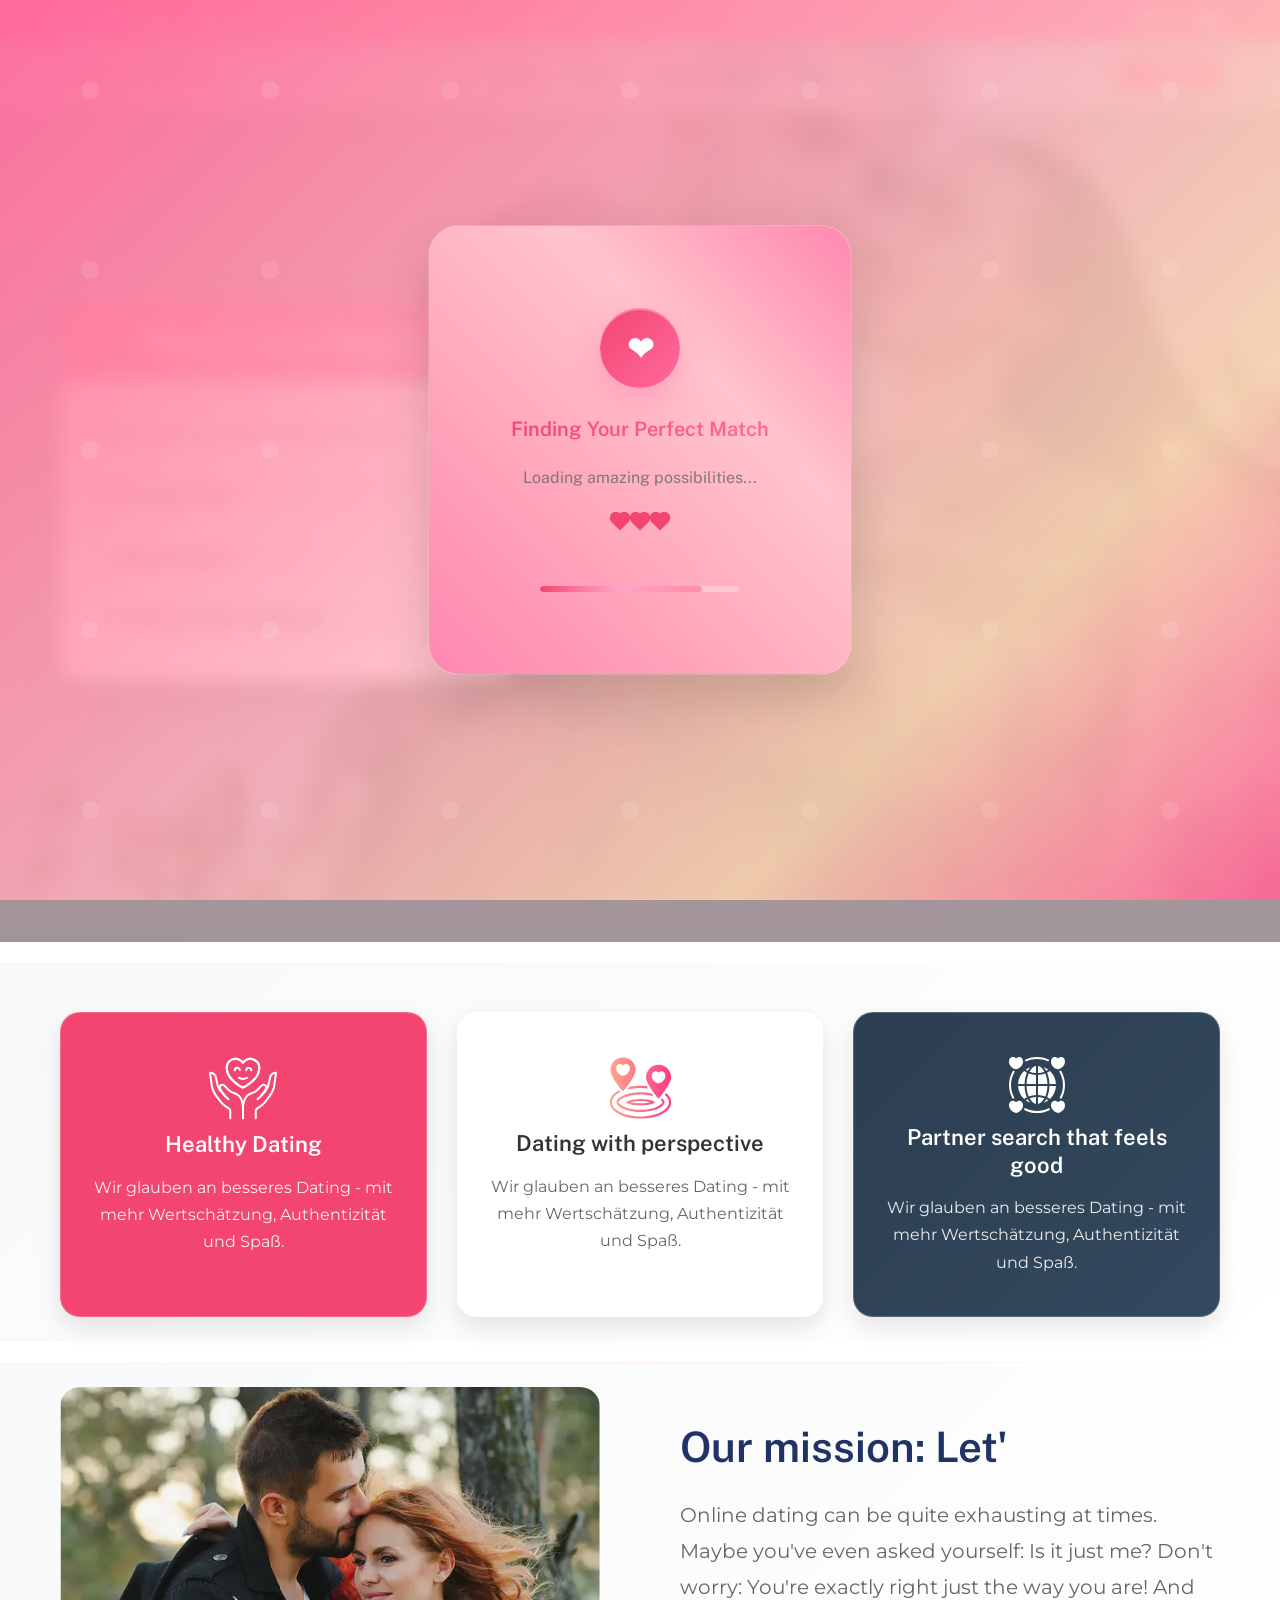
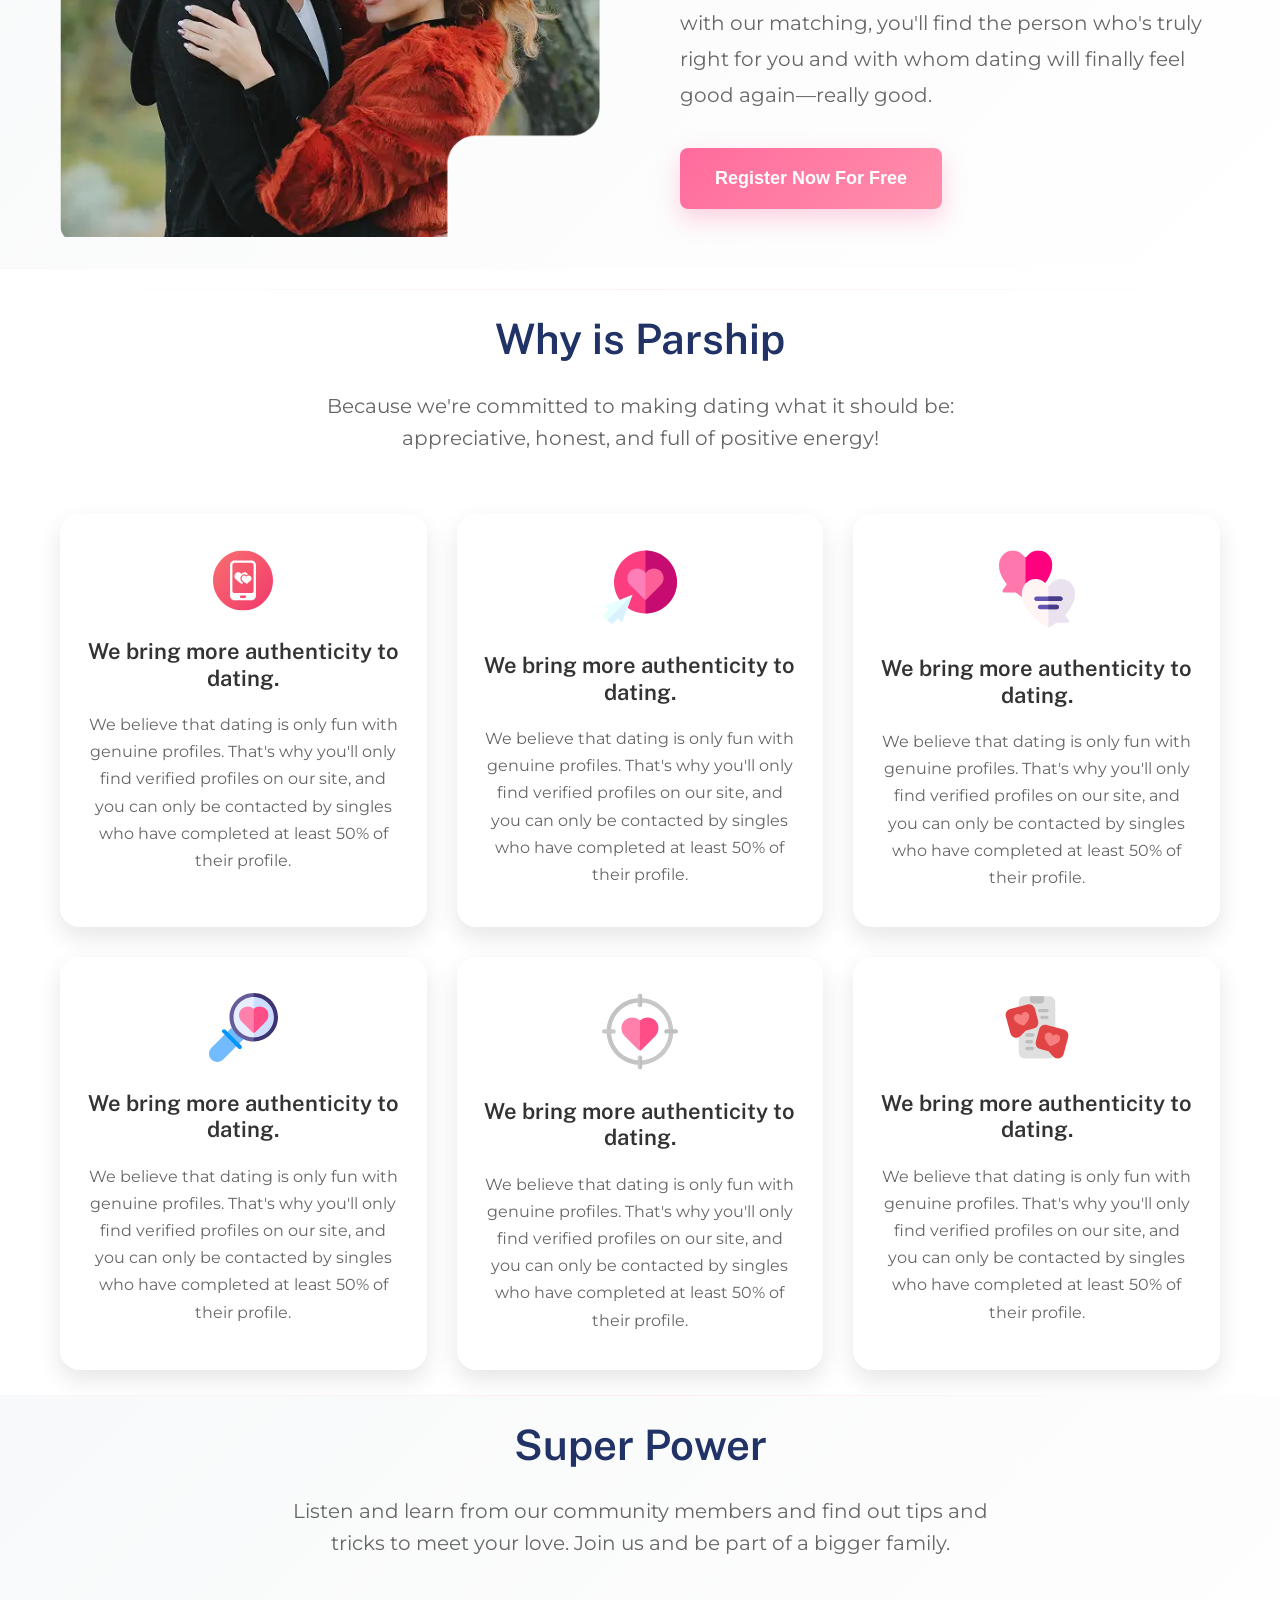
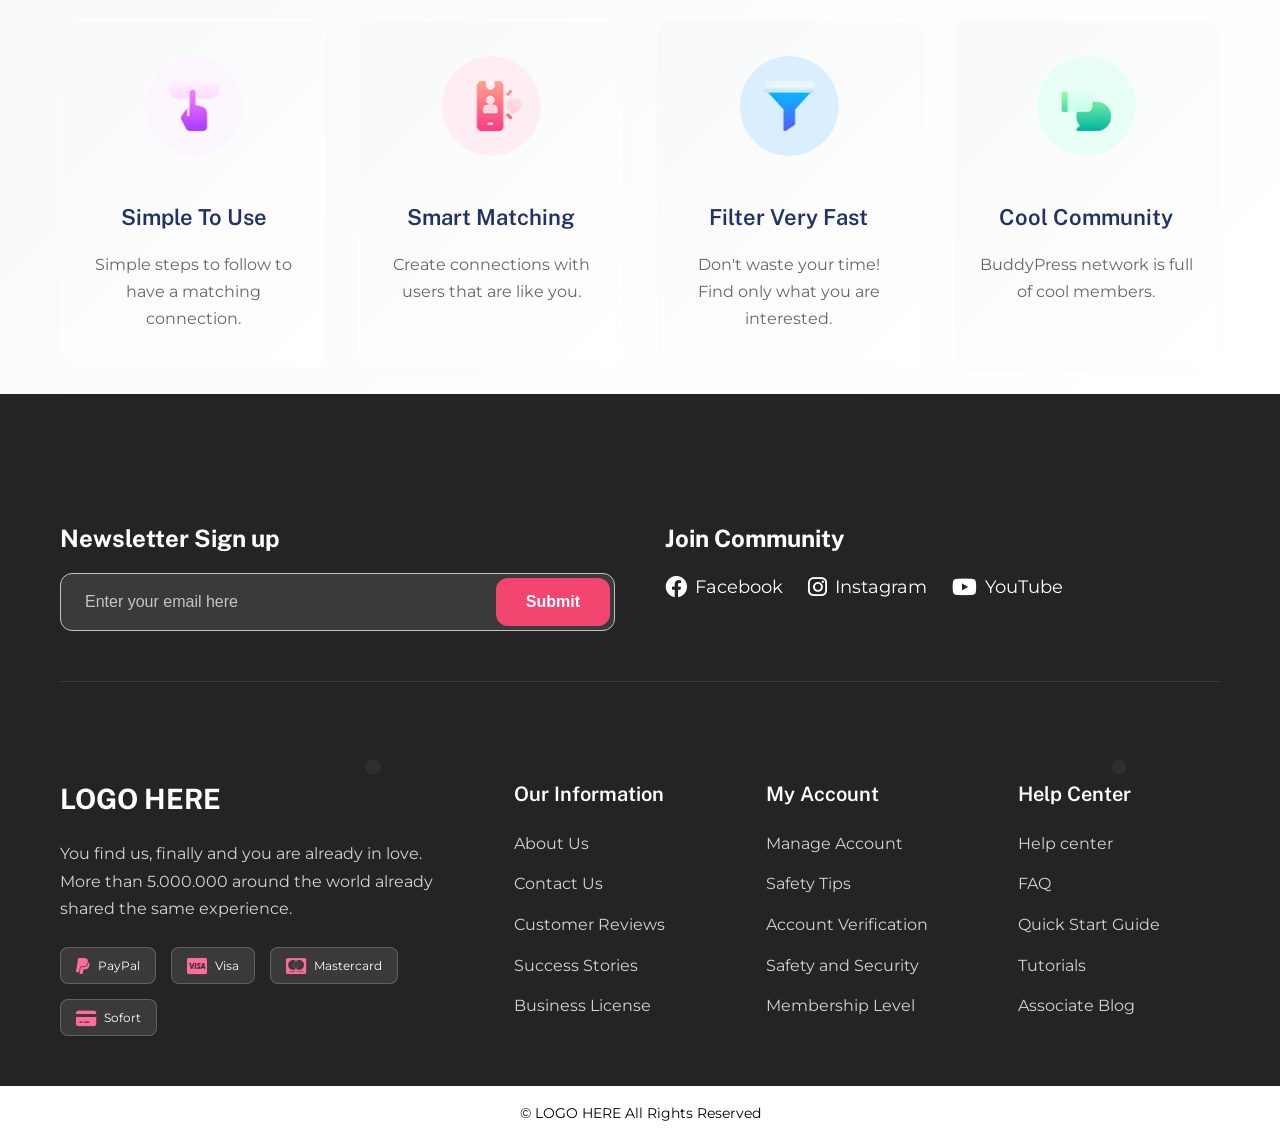
==== index.html @ f59224e8 "update all css" ====
<!DOCTYPE html>
<html lang="en">
<head>
    <meta charset="UTF-8">
    <meta name="viewport" content="width=device-width, initial-scale=1.0">
    <title>Jens.J Dating - Where Love Begins</title>
    <link rel="preconnect" href="https://fonts.googleapis.com">
    <link rel="preconnect" href="https://fonts.gstatic.com" crossorigin>
    <link href="https://fonts.googleapis.com/css2?family=Montserrat:wght@300;400;500;600;700;800&display=swap" rel="stylesheet">
    <link href="https://fonts.googleapis.com/css2?family=Public+Sans:ital,wght@0,100;0,200;0,300;0,400;0,500;0,600;0,700;0,800;0,900;1,100;1,200;1,300;1,400;1,500;1,600;1,700;1,800;1,900&display=swap" rel="stylesheet">
    <link rel="stylesheet" href="https://cdnjs.cloudflare.com/ajax/libs/font-awesome/6.0.0/css/all.min.css">
    <link rel="stylesheet" href="assets/css/style.css">
</head>
<body>
   <div class="header-section">
       <!-- Top Bar -->
       <div class="top-bar">
           <div class="top-bar-content">
               <div class="contact-info">
                   <span><i class="fas fa-phone"></i> +800-123-4567</span>
                   <span><i class="fas fa-map-marker-alt"></i> 6587 Beverley, New York 224 USA</span>
               </div>
               <div class="social-icons">
                   <a href="#"><i class="fab fa-facebook"></i></a>
                   <a href="#"><i class="fab fa-instagram"></i></a>
                   <a href="#"><i class="fab fa-youtube"></i></a>
               </div>
           </div>
       </div>

       <!-- Main Header -->
       <header class="main-header">
           <div class="nav-content">
               <div class="logo">
                   <img src="assets/images/LOGO%20Here.png" alt="Dating Logo">
               </div>
               <nav>
                   <ul class="nav-menu">
                       <li><a href="#home">Home</a></li>
                       <li><a href="#about">About</a></li>
                       <li><a href="#success">Success Story</a></li>
                       <li><a href="#blog">Blog</a></li>
                   </ul>
               </nav>
               <button class="login-btn">LOGIN</button>
               <button class="mobile-menu-btn">
                   <i class="fas fa-bars"></i>
               </button>
           </div>
       </header>
   </div>

    <!-- Offcanvas Mobile Menu -->
    <div class="offcanvas-overlay"></div>
    <div class="offcanvas-menu">
        <div class="offcanvas-header">
            <div class="offcanvas-logo">LOGO HERE</div>
            <button class="offcanvas-close">
                <i class="fas fa-times"></i>
            </button>
        </div>
        <nav class="offcanvas-nav">
            <ul>
                <li class="offcanvas-nav-item">
                    <a href="#home" class="offcanvas-nav-link">
                        <i class="fas fa-home"></i>
                        Home
                    </a>
                </li>
                <li class="offcanvas-nav-item">
                    <a href="#about" class="offcanvas-nav-link">
                        <i class="fas fa-info-circle"></i>
                        About
                    </a>
                </li>
                <li class="offcanvas-nav-item">
                    <a href="#success" class="offcanvas-nav-link">
                        <i class="fas fa-heart"></i>
                        Success Story
                    </a>
                </li>
                <li class="offcanvas-nav-item">
                    <a href="#blog" class="offcanvas-nav-link">
                        <i class="fas fa-blog"></i>
                        Blog
                    </a>
                </li>
                <li class="offcanvas-nav-item">
                    <a href="#" class="offcanvas-nav-link offcanvas-login-btn">
                        <i class="fas fa-user"></i>
                        Login
                    </a>
                </li>
                <li class="offcanvas-nav-item">
                    <a href="#" class="offcanvas-nav-link offcanvas-register-btn">
                        <i class="fas fa-user-plus"></i>
                        Register
                    </a>
                </li>
            </ul>
        </nav>
        <div class="offcanvas-footer">
            <div class="offcanvas-social">
                <a href="#"><i class="fab fa-facebook"></i></a>
                <a href="#"><i class="fab fa-instagram"></i></a>
                <a href="#"><i class="fab fa-youtube"></i></a>
                <a href="#"><i class="fab fa-twitter"></i></a>
            </div>
            <div class="offcanvas-contact">
                <p><i class="fas fa-phone"></i> +800-123-4567</p>
                <p><i class="fas fa-map-marker-alt"></i> 6587 Beverley, NY</p>
                <p><i class="fas fa-envelope"></i> info@jensj.com</p>
            </div>
        </div>
    </div>

    <!-- Hero Section -->
    <section class="hero" id="home">
        <div class="animated-overlay"></div>
        <div class="hero-content">
            <div class="hero-form">
                <div class="form-header">
                    <h2>Where Love Begins</h2>
                </div>
                <div class="form-content" id="step1">
                    <div class="form-question">
                        <p>Have you ever tried online dating?</p>
                    </div>
                    <div class="radio-group">
                        <div class="radio-option">
                            <input type="radio" id="new" name="dating-experience" value="new">
                            <label for="new">I'm new here</label>
                        </div>
                        <div class="radio-option">
                            <input type="radio" id="once" name="dating-experience" value="once">
                            <label for="once">Once or twice</label>
                        </div>
                        <div class="radio-option">
                            <input type="radio" id="pro" name="dating-experience" value="pro">
                            <label for="pro">I am an online dating pro</label>
                        </div>
                    </div>
                </div>
                
                <!-- Step 2: What are you looking for? -->
                <div class="form-content" id="step2" style="display: none;">
                    <div class="form-question">
                        <p>What are you looking for?</p>
                    </div>
                    <div class="radio-group">
                        <div class="radio-option">
                            <input type="radio" id="contacts" name="looking-for" value="contacts">
                            <label for="contacts">Nice contacts</label>
                        </div>
                        <div class="radio-option">
                            <input type="radio" id="relationship" name="looking-for" value="relationship">
                            <label for="relationship">A serious relationship</label>
                        </div>
                        <div class="radio-option">
                            <input type="radio" id="unsure" name="looking-for" value="unsure">
                            <label for="unsure">I'm not sure yet</label>
                        </div>
                    </div>
                                         <div class="form-navigation">
                         <button type="button" class="back-btn" id="backToStep1">
                             <i class="fas fa-arrow-left"></i> Back
                         </button>
                     </div>
                 </div>
                 
                 <!-- Step 3: I am / I am looking for -->
                 <div class="form-content" id="step3" style="display: none;">
                     <div class="form-question">
                         <p>What are you looking for?</p>
                     </div>
                     <div class="radio-group-horizontal">
                         <div class="radio-option">
                             <input type="radio" id="iam" name="identity" value="iam" checked>
                             <label for="iam">I am</label>
                         </div>
                         <div class="radio-option">
                             <input type="radio" id="looking-for" name="identity" value="looking-for">
                             <label for="looking-for">I am looking for</label>
                         </div>
                     </div>
                     <div class="radio-group">
                         <div class="radio-option">
                             <input type="radio" id="woman" name="preference" value="woman">
                             <label for="woman">A woman</label>
                         </div>
                         <div class="radio-option">
                             <input type="radio" id="man" name="preference" value="man">
                             <label for="man">A Man</label>
                         </div>
                         <div class="radio-option">
                             <input type="radio" id="non-binary" name="preference" value="non-binary">
                             <label for="non-binary">non-binary singles</label>
                         </div>
                     </div>
                     <div class="form-navigation">
                         <button type="button" class="back-btn" id="backToStep2">
                             <i class="fas fa-arrow-left"></i> Back
                         </button>
                     </div>
                 </div>
                 
                 <!-- Step 4: Sign Up Form -->
                 <div class="form-content" id="step4" style="display: none;">
                     <div class="form-question">
                         <h3>Sign Up here</h3>
                     </div>
                     <div class="signup-form">
                         <div class="form-group">
                             <input type="email" id="email" name="email" placeholder="My email address" required>
                         </div>
                         <div class="form-group">
                             <input type="password" id="password" name="password" placeholder="Create password" required>
                         </div>
                         <button type="submit" class="signup-btn primary">Register for free</button>
                         <div class="form-separator">
                             <span>or</span>
                         </div>
                         <button type="button" class="signup-btn google">
                             <img src="https://developers.google.com/identity/images/g-logo.png" alt="Google" class="google-logo">
                             Sign Up with Google
                         </button>
                         <div class="consent-text">
                             <p>By clicking the registration button, I consent to the processing of my personal and desired gender information for partner search purposes.</p>
                         </div>
                     </div>
                 </div>
             </div>
         </div>
     </section>

    <!-- Feature Blocks -->
    <section class="features" id="features">
        <div class="features-grid">
            <div class="feature-block pink">
                <div class="feature-icon">
                    <img src="assets/images/healty-dating.svg" alt="Healthy Dating Icon">
                </div>
                <h3 class="feature-title">Healthy Dating</h3>
                <p class="feature-desc">Wir glauben an besseres Dating - mit mehr Wertschätzung, Authentizität und Spaß.</p>
            </div>
            <div class="feature-block">
                <div class="feature-icon">
                    <img src="assets/images/dating-perspective.svg" alt="Dating with Perspective Icon">
                </div>
                <h3 class="feature-title">Dating with perspective</h3>
                <p class="feature-desc">Wir glauben an besseres Dating - mit mehr Wertschätzung, Authentizität und Spaß.</p>
            </div>
            <div class="feature-block dark">
                <div class="feature-icon">
                    <img src="assets/images/network.svg" alt="Partner Search Icon">
                </div>
                <h3 class="feature-title">Partner search that feels good</h3>
                <p class="feature-desc">Wir glauben an besseres Dating - mit mehr Wertschätzung, Authentizität und Spaß.</p>
            </div>
        </div>
    </section>

    <!-- Mission Section -->
    <section class="mission" id="about">
        <div class="mission-content">
            <div class="mission-image">
                <img src="assets/images/our-mission.webp" alt="Happy couple">
            </div>
            <div class="mission-text">
                <h2>Our mission: Let's date happy!</h2>
                <p>Online dating can be quite exhausting at times. Maybe you've even asked yourself: Is it just me? Don't worry: You're exactly right just the way you are! And with our matching, you'll find the person who's truly right for you and with whom dating will finally feel good again—really good.</p>
                <button class="cta-btn">Register Now For Free</button>
            </div>
        </div>
    </section>

    <!-- Why Section -->
    <section class="why-section">
        <div class="why-content">
            <h2 class="why-title">Why is Parship right for me?</h2>
            <p class="why-subtitle">Because we're committed to making dating what it should be: appreciative, honest, and full of positive energy!</p>
            <div class="why-grid">
                <div class="why-card">
                    <div class="why-card-icon">
                        <img src="assets/images/dating-app.svg" alt="Dating App Icon">
                    </div>
                    <h3 class="why-card-title">We bring more authenticity to dating.</h3>
                    <p class="why-card-desc">We believe that dating is only fun with genuine profiles. That's why you'll only find verified profiles on our site, and you can only be contacted by singles who have completed at least 50% of their profile.</p>
                </div>
                <div class="why-card">
                    <div class="why-card-icon">
                        <img src="assets/images/why-card-icon-1.svg" alt="Why Card Icon 1">
                    </div>
                    <h3 class="why-card-title">We bring more authenticity to dating.</h3>
                    <p class="why-card-desc">We believe that dating is only fun with genuine profiles. That's why you'll only find verified profiles on our site, and you can only be contacted by singles who have completed at least 50% of their profile.</p>
                </div>
                <div class="why-card">
                    <div class="why-card-icon">
                        <img src="assets/images/why-card-icon-2.svg" alt="Why Card Icon 2">
                    </div>
                    <h3 class="why-card-title">We bring more authenticity to dating.</h3>
                    <p class="why-card-desc">We believe that dating is only fun with genuine profiles. That's why you'll only find verified profiles on our site, and you can only be contacted by singles who have completed at least 50% of their profile.</p>
                </div>
                <div class="why-card">
                    <div class="why-card-icon">
                        <img src="assets/images/why-card-icon-3.svg" alt="Why Card Icon 3">
                    </div>
                    <h3 class="why-card-title">We bring more authenticity to dating.</h3>
                    <p class="why-card-desc">We believe that dating is only fun with genuine profiles. That's why you'll only find verified profiles on our site, and you can only be contacted by singles who have completed at least 50% of their profile.</p>
                </div>
                <div class="why-card">
                    <div class="why-card-icon">
                        <img src="assets/images/why-card-icon-4.svg" alt="Why Card Icon 4">
                    </div>
                    <h3 class="why-card-title">We bring more authenticity to dating.</h3>
                    <p class="why-card-desc">We believe that dating is only fun with genuine profiles. That's why you'll only find verified profiles on our site, and you can only be contacted by singles who have completed at least 50% of their profile.</p>
                </div>
                <div class="why-card">
                    <div class="why-card-icon">
                        <img src="assets/images/why-card-icon-5.svg" alt="Why Card Icon 5">
                    </div>
                    <h3 class="why-card-title">We bring more authenticity to dating.</h3>
                    <p class="why-card-desc">We believe that dating is only fun with genuine profiles. That's why you'll only find verified profiles on our site, and you can only be contacted by singles who have completed at least 50% of their profile.</p>
                </div>
            </div>
        </div>
    </section>

    <!-- Super Powers Section -->
    <section class="super-powers" id="super-powers">
        <div class="super-powers-content">
            <h2 class="super-powers-title">Super Powers</h2>
            <p class="super-powers-subtitle">Listen and learn from our community members and find out tips and tricks to meet your love. Join us and be part of a bigger family.</p>
            <div class="powers-grid">
                <div class="power-item">
                    <div class="power-icon">
                        <img src="assets/images/easy-to-use.png" alt="Easy To use">
                    </div>
                    <h3 class="power-title">Simple To Use</h3>
                    <p class="power-desc">Simple steps to follow to have a matching connection.</p>
                </div>
                <div class="power-item">
                    <div class="power-icon">
                        <img src="assets/images/smart-matching.png" alt="Smart Matching">
                    </div>
                    <h3 class="power-title">Smart Matching</h3>
                    <p class="power-desc">Create connections with users that are like you.</p>
                </div>
                <div class="power-item">
                    <div class="power-icon">
                        <img src="assets/images/filter-very-fast.png" alt="Filter Very Fast">
                    </div>
                    <h3 class="power-title">Filter Very Fast</h3>
                    <p class="power-desc">Don't waste your time! Find only what you are interested.</p>
                </div>
                <div class="power-item">
                    <div class="power-icon">
                        <img src="assets/images/cool-community.png" alt="Cool Community">
                    </div>
                    <h3 class="power-title">Cool Community</h3>
                    <p class="power-desc">BuddyPress network is full of cool members.</p>
                </div>
            </div>
        </div>
    </section>

    <!-- Footer -->
    <footer class="footer">
        <div class="footer-content">
            <div class="footer-top">
                <div class="newsletter-section">
                    <h3>Newsletter Sign up</h3>
                    <form class="newsletter-form">
                        <input type="email" class="newsletter-input" placeholder="Enter your email here">
                        <button type="submit" class="newsletter-btn">Submit</button>
                    </form>
                </div>
                <div class="community-section">
                    <h3>Join Community</h3>
                    <div class="community-social">
                    <a href="#"><i class="fab fa-facebook"></i> Facebook</a>
                    <a href="#"><i class="fab fa-instagram"></i> Instagram</a>
                    <a href="#"><i class="fab fa-youtube"></i> YouTube</a>
                </div>
                </div>
            </div>
            <div class="footer-main">
                <div class="footer-column">
                    <div class="footer-logo">
                        <h3>LOGO HERE</h3>
                    </div>
                    <p class="footer-desc">You find us, finally and you are already in love. More than 5.000.000 around the world already shared the same experience.</p>
                    <div class="payment-methods">
                        <div class="payment-method">
                            <i class="fab fa-paypal"></i>
                            <span>PayPal</span>
                        </div>
                        <div class="payment-method">
                            <i class="fab fa-cc-visa"></i>
                            <span>Visa</span>
                        </div>
                        <div class="payment-method">
                            <i class="fab fa-cc-mastercard"></i>
                            <span>Mastercard</span>
                        </div>
                        <div class="payment-method">
                            <i class="fas fa-credit-card"></i>
                            <span>Sofort</span>
                        </div>
                    </div>
                </div>
                <div class="footer-column">
                    <h4>Our Information</h4>
                    <ul class="footer-links">
                        <li><a href="#">About Us</a></li>
                        <li><a href="#">Contact Us</a></li>
                        <li><a href="#">Customer Reviews</a></li>
                        <li><a href="#">Success Stories</a></li>
                        <li><a href="#">Business License</a></li>
                    </ul>
                </div>
                <div class="footer-column">
                    <h4>My Account</h4>
                    <ul class="footer-links">
                        <li><a href="#">Manage Account</a></li>
                        <li><a href="#">Safety Tips</a></li>
                        <li><a href="#">Account Verification</a></li>
                        <li><a href="#">Safety and Security</a></li>
                        <li><a href="#">Membership Level</a></li>
                    </ul>
                </div>
                <div class="footer-column">
                    <h4>Help Center</h4>
                    <ul class="footer-links">
                        <li><a href="#">Help center</a></li>
                        <li><a href="#">FAQ</a></li>
                        <li><a href="#">Quick Start Guide</a></li>
                        <li><a href="#">Tutorials</a></li>
                        <li><a href="#">Associate Blog</a></li>
                    </ul>
                </div>
            </div>
        </div>
        <div class="footer-bottom">
            <p>&copy; LOGO HERE All Rights Reserved</p>
        </div>
    </footer>

    <!-- jQuery -->
    <script src="https://code.jquery.com/jquery-3.6.0.min.js"></script>
    <script src="assets/js/script.js"></script>
</body>
</html>
---- assets/css/style.css ----
/* ===== CSS VARIABLES ===== */
:root {
    /* Colors */
    --primary-color: #F24570;
    --primary-light: #ff6b9d;
    --primary-lighter: #ff8fab;
    --secondary-color: #2c3e50;
    --secondary-light: #34495e;
    --text-dark: #333;
    --text-light: #666;
    --text-lighter: #bdc3c7;
    --heading-color: #213366;
    --white: #ffffff;
    --white-transparent: rgba(255, 255, 255, 0.9);
    --white-transparent-light: rgba(255, 255, 255, 0.1);
    --white-transparent-medium: rgba(255, 255, 255, 0.2);
    --black-transparent: rgba(0, 0, 0, 0.3);
    --black-transparent-light: rgba(0, 0, 0, 0.1);
    --black-transparent-medium: rgba(0, 0, 0, 0.15);
    --black-transparent-heavy: rgba(0, 0, 0, 0.4);
    
    /* Gradients */
    --gradient-primary: linear-gradient(135deg, var(--primary-light), var(--primary-lighter));
    --gradient-secondary: linear-gradient(135deg, var(--secondary-color), var(--secondary-light));
    --gradient-light: linear-gradient(135deg, #f8f9fa, var(--white));
    --gradient-pink-bg: linear-gradient(135deg, #ffeef2, #fff5f7);
    
    /* Spacing */
    --spacing-xs: 5px;
    --spacing-sm: 8px;
    --spacing-md: 15px;
    --spacing-lg: 20px;
    --spacing-xl: 25px;
    --spacing-xxl: 30px;
    --spacing-xxxl: 35px;
    --spacing-huge: 40px;
    --spacing-massive: 50px;
    --spacing-giant: 60px;
    --spacing-colossal: 80px;
    --spacing-titanic: 100px;
    
    /* Border Radius */
    --radius-xs: 4px;
    --radius-sm: 8px;
    --radius-md: 12px;
    --radius-lg: 15px;
    --radius-xl: 20px;
    --radius-xxl: 25px;
    --radius-xxxl: 30px;
    
    /* Shadows */
    --shadow-light: 0 5px 15px var(--black-transparent-light);
    --shadow-medium: 0 10px 25px var(--black-transparent-light);
    --shadow-heavy: 0 20px 40px var(--black-transparent);
    --shadow-primary: 0 10px 25px rgba(255, 107, 157, 0.3);
    --shadow-primary-hover: 0 15px 35px rgba(255, 107, 157, 0.4);
    
    /* Transitions */
    --transition-fast: 0.3s ease;
    --transition-medium: 0.4s ease;
    --transition-slow: 0.6s ease;
    
    /* Font Sizes */
    --font-xs: 12px;
    --font-sm: 14px;
    --font-md: 16px;
    --font-lg: 18px;
    --font-xl: 20px;
    --font-xxl: 22px;
    --font-xxxl: 24px;
    --font-huge: 26px;
    --font-massive: 28px;
    --font-giant: 32px;
    --font-colossal: 42px;
    
    /* Z-index */
    --z-dropdown: 1000;
    --z-sticky: 1000;
    --z-fixed: 1000;
    --z-modal-backdrop: 999;
    --z-modal: 1000;
    --z-popover: 10000;
    --z-tooltip: 10000;
    --z-loading: 9999;
}

/* ===== RESET & BASE STYLES ===== */
* {
    margin: 0;
    padding: 0;
    box-sizing: border-box;
}



/* ===== SECTION SPACING IMPROVEMENTS ===== */
.features,
.mission,
.why-section,
.super-powers {
    position: relative;
}

.features::before,
.mission::before,
.why-section::before,
.super-powers::before {
    content: '';
    position: absolute;
    top: 0;
    left: 0;
    right: 0;
    height: 1px;
    background: linear-gradient(90deg, transparent, rgba(255, 107, 157, 0.1), transparent);
}

html {
    scroll-behavior: smooth;
}

body {
    font-family: 'Montserrat', 'Arial', sans-serif;
    line-height: 1.6;
    color: var(--text-dark);
    overflow-x: hidden;
}

/* ===== HEADING STYLES ===== */
h1, h2, h3, h4, h5, h6 {
    font-family: 'Public Sans', 'Montserrat', 'Arial', sans-serif;
    font-weight: 600;
    line-height: 1.2;
    margin-bottom: var(--spacing-md);
}

h1 {
    font-size: var(--font-colossal);
    font-weight: 700;
}

h2 {
    font-size: var(--font-giant);
    font-weight: 600;
}

h3 {
    font-size: var(--font-massive);
    font-weight: 600;
}

h4 {
    font-size: var(--font-xxxl);
    font-weight: 500;
}

h5 {
    font-size: var(--font-xl);
    font-weight: 500;
}

h6 {
    font-size: var(--font-lg);
    font-weight: 500;
}

/* ===== ANIMATION KEYFRAMES ===== */
@keyframes fadeInUp {
    from {
        opacity: 0;
        transform: translateY(30px);
    }
    to {
        opacity: 1;
        transform: translateY(0);
    }
}

@keyframes fadeInLeft {
    from {
        opacity: 0;
        transform: translateX(-30px);
    }
    to {
        opacity: 1;
        transform: translateX(0);
    }
}

@keyframes fadeInRight {
    from {
        opacity: 0;
        transform: translateX(30px);
    }
    to {
        opacity: 1;
        transform: translateX(0);
    }
}

@keyframes slideInFromTop {
    from {
        opacity: 0;
        transform: translateY(-50px);
    }
    to {
        opacity: 1;
        transform: translateY(0);
    }
}

@keyframes pulse {
    0% {
        transform: scale(1);
    }
    50% {
        transform: scale(1.05);
    }
    100% {
        transform: scale(1);
    }
}

@keyframes float {
    0%, 100% {
        transform: translateY(0px);
    }
    50% {
        transform: translateY(-10px);
    }
}

@keyframes gradientShift {
    0% {
        background-position: 0% 50%;
    }
    50% {
        background-position: 100% 50%;
    }
    100% {
        background-position: 0% 50%;
    }
}

@keyframes bounce {
    0%, 20%, 50%, 80%, 100% {
        transform: translateY(0);
    }
    40% {
        transform: translateY(-10px);
    }
    60% {
        transform: translateY(-5px);
    }
}

/* ===== UTILITY CLASSES ===== */
.animate-fade-in-up {
    animation: fadeInUp 0.8s ease-out;
}

.animate-fade-in-left {
    animation: fadeInLeft 0.8s ease-out;
}

.animate-fade-in-right {
    animation: fadeInRight 0.8s ease-out;
}

.animate-slide-in-top {
    animation: slideInFromTop 0.6s ease-out;
}

.animate-pulse {
    animation: pulse 2s infinite;
}

.animate-float {
    animation: float 3s ease-in-out infinite;
}

.animate-bounce {
    animation: bounce 2s infinite;
}

/* ===== HEADER STYLES ===== */
.top-bar {
    background: var(--primary-color);
    background-size: 200% 200%;
    animation: gradientShift 3s ease infinite;
    color: var(--white);
    padding: var(--spacing-sm) 0;
    font-size: var(--font-sm);
}

.top-bar-content {
    max-width: 1200px;
    margin: 0 auto;
    display: flex;
    justify-content: space-between;
    align-items: center;
    padding: 0 var(--spacing-lg);
}

.contact-info {
    display: flex;
    gap: var(--spacing-lg);
}

.social-icons {
    display: flex;
    gap: var(--spacing-md);
}

.social-icons a {
    color: var(--white);
    text-decoration: none;
    font-size: var(--font-md);
    transition: all var(--transition-fast);
    display: inline-block;
}

.social-icons a:hover {
    transform: scale(1.2) rotate(5deg);
    color: #ffeef2;
}

.main-header {
    position: fixed !important;
    left: 0 !important;
    right: 0 !important;
    background: rgba(255, 255, 255, 0.4) !important;
    backdrop-filter: blur(20px) !important;
    box-shadow: 0 4px 30px rgba(0, 0, 0, 0.1) !important;
    z-index: var(--z-sticky) !important;
    transition: all var(--transition-fast);
    width: 100% !important;
}

.main-header.scrolled {
    top: 0 !important;
    background: rgba(255, 255, 255, 0.4) !important;
    backdrop-filter: blur(20px) !important;
    box-shadow: 0 4px 30px var(--black-transparent-medium) !important;
}

.main-header.scrolled .logo,
.main-header.scrolled .nav-menu a,
.main-header.scrolled .mobile-menu-btn {
    color: var(--text-dark);
    text-shadow: none;
}

.nav-content {
    max-width: 1200px;
    margin: 0 auto;
    display: flex;
    justify-content: space-between;
    align-items: center;
    padding: var(--spacing-md) var(--spacing-lg);
}

.logo {
    font-size: var(--font-xxxl);
    font-weight: bold;
    color: var(--white) !important;
    transition: all var(--transition-fast);
    text-shadow: 0 2px 4px var(--black-transparent);
    img{
        width: 150px;
    }
}

.logo:hover {
    color: var(--primary-light);
    transform: scale(1.05);
}

.nav-menu {
    display: flex;
    list-style: none;
    gap: var(--spacing-xxl);
}

.nav-menu a {
    text-decoration: none;
    color: #000;
    font-weight: 600;
    transition: all var(--transition-fast);
    position: relative;
    padding: var(--spacing-xs) 0;
}

.nav-menu a::after {
    content: '';
    position: absolute;
    bottom: 0;
    left: 0;
    width: 0;
    height: 2px;
    background: var(--gradient-primary);
    transition: width var(--transition-fast);
}

.nav-menu a:hover::after {
    width: 100%;
}

.nav-menu a:hover {
    color: var(--primary-light);
    transform: translateY(-2px);
}

.login-btn {
    background: var(--primary-color);
    color: var(--white);
    padding: var(--spacing-sm) var(--spacing-xxl);
    border: none;
    border-radius: var(--radius-xs);
    cursor: pointer;
    font-weight: 600;
    transition: all var(--transition-fast);
    position: relative;
    overflow: hidden;
}

.login-btn::before {
    content: '';
    position: absolute;
    top: 0;
    left: -100%;
    width: 100%;
    height: 100%;
    background: linear-gradient(90deg, transparent, rgba(255,255,255,0.3), transparent);
    transition: left 0.5s ease;
}

.login-btn:hover::before {
    left: 100%;
}

.login-btn:hover {
    transform: translateY(-3px);
    box-shadow: var(--shadow-primary);
}

.mobile-menu-btn {
    display: none;
    background: none;
    border: none;
    font-size: var(--font-xxxl);
    cursor: pointer;
    color: var(--primary-color) !important;
    transition: all var(--transition-fast);
    z-index: 1001;
    text-shadow: 0 2px 4px var(--black-transparent);
    padding: var(--spacing-sm);
    border-radius: var(--radius-sm);
}

.mobile-menu-btn:hover {
    color: var(--primary-light);
    transform: scale(1.1);
    background: rgba(255, 255, 255, 0.1);
}

.mobile-menu-btn:active {
    transform: scale(0.95);
}

/* ===== OFFCANVAS MOBILE MENU ===== */
.offcanvas-overlay {
    position: fixed;
    top: 0;
    left: 0;
    width: 100%;
    height: 100%;
    background: rgba(0, 0, 0, 0.5);
    z-index: var(--z-modal-backdrop);
    opacity: 0;
    visibility: hidden;
    transition: all var(--transition-fast);
    backdrop-filter: blur(5px);
    display: none;
}

.offcanvas-menu {
    display: none;
}

.offcanvas-overlay.active {
    opacity: 1;
    visibility: visible;
}

.offcanvas-menu {
    position: fixed;
    top: 0;
    right: -300px;
    width: 300px;
    height: 100vh;
    background: var(--gradient-secondary);
    z-index: var(--z-modal);
    transition: all 0.4s cubic-bezier(0.4, 0, 0.2, 1);
    overflow-y: auto;
    box-shadow: -5px 0 20px var(--black-transparent);
    display: none;
}

.offcanvas-overlay.active {
    opacity: 1;
    visibility: visible;
}



.offcanvas-menu.active {
    right: 0;
}

.offcanvas-header {
    padding: 20px;
    border-bottom: 1px solid rgba(255, 255, 255, 0.1);
    display: flex;
    justify-content: space-between;
    align-items: center;
}

.offcanvas-logo {
    color: #ff6b9d;
    font-size: 20px;
    font-weight: bold;
}

.offcanvas-close {
    background: none;
    border: none;
    color: white;
    font-size: 24px;
    cursor: pointer;
    transition: all 0.3s ease;
    width: 40px;
    height: 40px;
    border-radius: 50%;
    display: flex;
    align-items: center;
    justify-content: center;
}

.offcanvas-close:hover {
    background: rgba(255, 255, 255, 0.1);
    color: #ff6b9d;
    transform: rotate(90deg);
}

.offcanvas-nav {
    padding: 20px 0;
}

.offcanvas-nav-item {
    list-style: none;
}

.offcanvas-nav-link {
    display: block;
    padding: 15px 20px;
    color: white;
    text-decoration: none;
    font-size: 16px;
    font-weight: 500;
    transition: all 0.3s ease;
    border-left: 3px solid transparent;
    position: relative;
    overflow: hidden;
}

.offcanvas-nav-link::before {
    content: '';
    position: absolute;
    top: 0;
    left: -100%;
    width: 100%;
    height: 100%;
    background: linear-gradient(90deg, transparent, rgba(255, 107, 157, 0.1), transparent);
    transition: left 0.5s ease;
}

.offcanvas-nav-link:hover::before {
    left: 100%;
}

.offcanvas-nav-link:hover {
    background: rgba(255, 255, 255, 0.05);
    color: #ff6b9d;
    border-left-color: #ff6b9d;
    padding-left: 25px;
}

.offcanvas-nav-link i {
    margin-right: 10px;
    width: 20px;
    text-align: center;
}

.offcanvas-login-btn,
.offcanvas-register-btn {
    background: linear-gradient(135deg, #ff6b9d, #ff8fab);
    color: white;
    margin: 10px 20px;
    border-radius: 25px;
    text-align: center;
    font-weight: 600;
    transition: all 0.3s ease;
    position: relative;
    overflow: hidden;
}

.offcanvas-login-btn::before,
.offcanvas-register-btn::before {
    content: '';
    position: absolute;
    top: 0;
    left: -100%;
    width: 100%;
    height: 100%;
    background: linear-gradient(90deg, transparent, rgba(255,255,255,0.3), transparent);
    transition: left 0.5s ease;
}

.offcanvas-login-btn:hover::before,
.offcanvas-register-btn:hover::before {
    left: 100%;
}

.offcanvas-login-btn:hover,
.offcanvas-register-btn:hover {
    transform: translateY(-3px);
    box-shadow: 0 10px 25px rgba(255, 107, 157, 0.3);
    background: linear-gradient(135deg, #e91e63, #ff6b9d);
}

.offcanvas-register-btn {
    background: linear-gradient(135deg, #2c3e50, #34495e);
    border: 1px solid #fff;
}

.offcanvas-register-btn:hover {
    background: linear-gradient(135deg, #34495e, #2c3e50);
    box-shadow: 0 10px 25px rgba(44, 62, 80, 0.3);
}

.offcanvas-footer {
    padding: 20px;
    border-top: 1px solid rgba(255, 255, 255, 0.1);
    margin-top: auto;
}

.offcanvas-social {
    display: flex;
    gap: 15px;
    justify-content: center;
    margin-bottom: 15px;
}

.offcanvas-social a {
    color: white;
    font-size: 20px;
    transition: all 0.3s ease;
    width: 40px;
    height: 40px;
    border-radius: 50%;
    display: flex;
    align-items: center;
    justify-content: center;
    background: rgba(255, 255, 255, 0.1);
    text-decoration:none;
}

.offcanvas-social a:hover {
    background: #ff6b9d;
    transform: scale(1.1) rotate(5deg);
}

.offcanvas-contact {
    text-align: center;
    color: rgba(255, 255, 255, 0.7);
    font-size: 14px;
}

.offcanvas-contact p {
    margin: 5px 0;
}

.offcanvas-contact i {
    margin-right: 8px;
    color: #ff6b9d;
}

/* ===== HERO SECTION ===== */
.hero {
    position: relative;
    min-height: 100vh;
    display: flex;
    align-items: center;
    color: white;
    overflow: hidden;
    padding: 120px 0;
}

.hero::before {
    content: '';
    position: absolute;
    top: 0;
    left: 0;
    right: 0;
    bottom: 0;
    background-image: url(../images/hero-bg.webp);
    background-size: cover;
    background-position: center;
    background-attachment: fixed;
    z-index: -2;
}

/* Fallback for browsers that don't support background-attachment: fixed */
@supports not (background-attachment: fixed) {
    .hero::before {
        background-attachment: scroll;
    }
}

.hero::after {
    content: '';
    position: absolute;
    top: 0;
    left: 0;
    right: 0;
    bottom: 0;
    background: linear-gradient(rgba(0, 0, 0, 0.4), rgba(0, 0, 0, 0.4));
    z-index: -1;
}

.hero .animated-overlay {
    content: '';
    position: absolute;
    top: 0;
    left: 0;
    right: 0;
    bottom: 0;
    background: linear-gradient(45deg, rgba(255,107,157,0.1), rgba(255,143,171,0.1));
    animation: gradientShift 4s ease infinite;
    z-index: 0;
}

.hero-content {
    max-width: 1200px;
    margin: 0 auto;
    padding: 0 20px;
    display: flex;
    align-items: center;
    justify-content: flex-start;
    width: 100%;
    height: 100%;
    position: relative;
    z-index: 2;
}

.hero-form {
    background: var(--primary-color);
    backdrop-filter: blur(10px);
    padding: 0;
    border-radius: var(--radius-xl);
    color: var(--text-dark);
    max-width: 100%;
    box-shadow: var(--shadow-heavy);
    margin-left: 0;
    transform: translateY(0);
    transition: all var(--transition-fast);
    overflow: hidden;
    width: 450px;
}

.hero-form:hover {
    transform: translateY(-10px);
    box-shadow: 0 30px 60px var(--black-transparent-heavy);
}

.form-header {
    color: var(--white);
    padding: var(--spacing-lg);
    border-radius: var(--radius-md);
    text-align: center;
    position: relative;
    overflow: hidden;
}

.form-header h2 {
    position: relative;
    z-index: 1;
    margin-bottom: 0;
}

.form-content {
    background: var(--white);
    padding: var(--spacing-huge) var(--spacing-xxl);
}

.form-question {
    font-size: var(--font-lg);
    margin-bottom: var(--spacing-xl);
    color: var(--text-dark);
    font-weight: 500;
}

.radio-group {
    display: flex;
    flex-direction: column;
    gap: var(--spacing-md);
}

.radio-group-horizontal {
    display: flex;
    flex-direction: row;
    gap: var(--spacing-md);
    margin-bottom: var(--spacing-xl);
}

/* ===== SIGNUP FORM STYLES ===== */
.signup-form {
    display: flex;
    flex-direction: column;
    gap: var(--spacing-lg);
}

.form-group {
    display: flex;
    flex-direction: column;
}

.form-group input {
    padding: var(--spacing-md);
    border: 1px solid var(--white-transparent-medium);
    border-radius: var(--radius-md);
    background: rgba(255, 107, 157, 0.1);
    color: var(--text-dark);
    font-size: var(--font-md);
    transition: all var(--transition-fast);
}

.form-group input::placeholder {
    color: var(--text-lighter);
}

.form-group input:focus {
    outline: none;
    border-color: var(--primary-color);
    background: rgba(255, 107, 157, 0.15);
    box-shadow: 0 0 0 3px rgba(255, 107, 157, 0.1);
}

.signup-btn {
    padding: var(--spacing-md) var(--spacing-xl);
    border: none;
    border-radius: var(--radius-md);
    font-size: var(--font-md);
    font-weight: 600;
    cursor: pointer;
    transition: all var(--transition-fast);
    display: flex;
    align-items: center;
    justify-content: center;
    gap: var(--spacing-sm);
}

.signup-btn.primary {
    background: var(--primary-color);
    color: var(--white);
}

.signup-btn.primary:hover {
    background: var(--primary-light);
    transform: translateY(-2px);
    box-shadow: var(--shadow-primary-hover);
}

.signup-btn.google {
    background: var(--white);
    color: var(--text-dark);
    border: 1px solid var(--primary-color);
}

.signup-btn.google:hover {
    background: rgba(255, 107, 157, 0.05);
    border-color: var(--primary-light);
}

.google-logo {
    width: 18px;
    height: 18px;
}

.form-separator {
    text-align: center;
    position: relative;
    z-index: 1;
}

.form-separator::before {
    content: '';
    position: absolute;
    top: 50%;
    left: 0;
    right: 0;
    height: 1px;
    background: #C2C2C2;
}

.form-separator span {
    background: var(--white);
    padding: 0 var(--spacing-md);
    color: var(--text-dark);
    font-size: var(--font-sm);
    font-weight: 500;
    position: relative;
}

.consent-text {
    text-align: center;
    margin-top: var(--spacing-lg);
}

.consent-text p {
    font-size: var(--font-sm);
    color: var(--text-light);
    line-height: 1.5;
}

.radio-option {
    display: flex;
    align-items: center;
    gap: var(--spacing-sm);
    cursor: pointer;
    padding: var(--spacing-sm);
    border-radius: var(--radius-sm);
    transition: all var(--transition-fast);
    border: 2px solid transparent;
    background: rgba(242, 69, 112, 0.1);
}

.radio-option:hover {
    background: var(--primary-color);
    border-color: var(--primary-light);
    transform: translateX(5px);
}

.radio-option input[type="radio"] {
    accent-color: var(--primary-color);
    transform: scale(1.3);
    transition: all var(--transition-fast);
}

.radio-option input[type="radio"]:checked {
    animation: pulse 0.5s ease;
}

.radio-option label {
    color: #000;
    font-weight: 600;
    cursor: pointer;
    transition: all var(--transition-fast);
}

.radio-option:hover label {
    color: var(--white);
    transform: scale(1.02);
}

/* ===== FORM NAVIGATION ===== */
.form-navigation {
    margin-top: var(--spacing-xl);
    display: flex;
    justify-content: flex-start;
}

.back-btn {
    background: var(--gradient-primary);
    color: var(--white);
    padding: var(--spacing-sm) var(--spacing-lg);
    border: none;
    border-radius: var(--radius-xs);
    font-size: var(--font-sm);
    font-weight: 500;
    cursor: pointer;
    transition: all var(--transition-fast);
    display: flex;
    align-items: center;
    gap: var(--spacing-sm);
    box-shadow: var(--shadow-primary);
}

.back-btn:hover {
    transform: translateY(-2px);
    box-shadow: var(--shadow-primary-hover);
}

.back-btn i {
    font-size: var(--font-xs);
    transition: transform var(--transition-fast);
}

.back-btn:hover i {
    transform: translateX(-3px);
}

/* ===== FORM STEP TRANSITIONS ===== */
.form-content {
    transition: all var(--transition-medium);
}

.form-content.fade-out {
    opacity: 0;
    transform: translateX(-20px);
}

.form-content.fade-in {
    opacity: 1;
    transform: translateX(0);
}

/* ===== FEATURE BLOCKS ===== */
.features {
    padding: var(--spacing-massive) 0 25px;
    background: var(--gradient-light);
    position: relative;
    margin-top: var(--spacing-lg);
}

.features::before {
    content: '';
    position: absolute;
    top: 0;
    left: 0;
    right: 0;
    bottom: 0;
    background: url('data:image/svg+xml,<svg xmlns="http://www.w3.org/2000/svg" viewBox="0 0 100 100"><defs><pattern id="grain" width="100" height="100" patternUnits="userSpaceOnUse"><circle cx="50" cy="50" r="1" fill="%23ff6b9d" opacity="0.03"/></pattern></defs><rect width="100" height="100" fill="url(%23grain)"/></svg>');
    pointer-events: none;
}

.features-grid {
    max-width: 1200px;
    margin: 0 auto;
    display: flex;
    gap: var(--spacing-xxl);
    padding: 0 var(--spacing-lg);
    position: relative;
    z-index: 1;
}

.feature-block {
    background: var(--white-transparent);
    backdrop-filter: blur(10px);
    padding: var(--spacing-huge) var(--spacing-xxl);
    border-radius: var(--radius-xl);
    text-align: center;
    box-shadow: var(--shadow-medium);
    transition: all var(--transition-medium);
    flex: 1;
    border: 1px solid var(--white-transparent-medium);
    position: relative;
    overflow: hidden;
}

.feature-block::before {
    content: '';
    position: absolute;
    top: 0;
    left: -100%;
    width: 100%;
    height: 100%;
    background: linear-gradient(90deg, transparent, rgba(255,255,255,0.4), transparent);
    transition: left 0.6s ease;
}

.feature-block:hover::before {
    left: 100%;
}

.feature-block:hover {
    transform: translateY(-15px) scale(1.02);
    box-shadow: 0 20px 50px var(--black-transparent-medium);
}

.feature-block.pink {
    background: var(--primary-color);
    color: var(--white);
}

.feature-block.dark {
    background: var(--gradient-secondary);
    color: var(--white);
}

.feature-icon {
    transition: all var(--transition-fast);
    display: inline-block;
}

.feature-block:hover .feature-icon {
    animation: bounce 1s ease;
}

.feature-block.pink .feature-icon,
.feature-block.dark .feature-icon {
    color: var(--white);
}

.feature-title {
    font-size: var(--font-xxl);
    margin-bottom: var(--spacing-md);
    font-weight: 600;
    transition: all var(--transition-fast);
    line-height: 1.25;
}

.feature-block:hover .feature-title {
    transform: scale(1.05);
}

.feature-desc {
    color: var(--text-light);
    line-height: 1.7;
    transition: all var(--transition-fast);
}

.feature-block.pink .feature-desc,
.feature-block.dark .feature-desc {
    color: rgba(255,255,255,0.9);
}

/* ===== MISSION SECTION ===== */
.mission {
    padding: 25px 0;
    background: var(--gradient-light);
    position: relative;
    margin-top: var(--spacing-lg);
}

.mission-content {
    max-width: 1200px;
    margin: 0 auto;
    display: grid;
    grid-template-columns: 1fr 1fr;
    gap: var(--spacing-colossal);
    align-items: center;
    padding: 0 var(--spacing-lg);
}

.mission-image {
    border-radius: var(--radius-xl);
    overflow: hidden;
    transition: all var(--transition-medium);
    position: relative;
}

.mission-image:hover {
    transform: scale(1.05);
}

.mission-image img {
    width: 100%;
    height: 450px;
    object-fit: cover;
    transition: all var(--transition-medium);
}

.mission-image:hover img {
    transform: scale(1.1);
}

.mission-text h2 {
    font-size: var(--font-colossal);
    margin-bottom: var(--spacing-xl);
    color: var(--heading-color);
}

.mission-text p {
    font-size: var(--font-xl);
    line-height: 1.8;
    margin-bottom: var(--spacing-xxxl);
    color: var(--text-light);
}

.cta-btn {
    background: var(--gradient-primary);
    color: var(--white);
    padding: var(--spacing-lg) var(--spacing-xxxl);
    border: none;
    border-radius: var(--radius-sm);
    font-size: var(--font-lg);
    font-weight: 600;
    cursor: pointer;
    transition: all var(--transition-fast);
    position: relative;
    overflow: hidden;
    box-shadow: var(--shadow-primary);
}

.cta-btn::before {
    content: '';
    position: absolute;
    top: 0;
    left: -100%;
    width: 100%;
    height: 100%;
    background: linear-gradient(90deg, transparent, rgba(255,255,255,0.3), transparent);
    transition: left 0.5s ease;
}

.cta-btn:hover::before {
    left: 100%;
}

.cta-btn:hover {
    transform: translateY(-5px);
    box-shadow: var(--shadow-primary-hover);
}

/* ===== WHY SECTION ===== */
.why-section {
    padding: 25px 0;
    /*background: var(--gradient-pink-bg), url("../images/why-section-bg.webp") no-repeat scroll center/cover;*/
    background-image: url("../images/why-section-bg.webp");
    background-size: cover;
    background-attachment: fixed;
    background-position: center;
    position: relative;
    margin-top: var(--spacing-lg);
}

.why-content {
    max-width: 1200px;
    margin: 0 auto;
    text-align: center;
    padding: 0 var(--spacing-lg);
}

.why-title {
    font-size: var(--font-colossal);
    margin-bottom: var(--spacing-xl);
    color: var(--heading-color);
}

.why-subtitle {
    font-size: var(--font-xl);
    color: var(--text-light);
    margin-bottom: var(--spacing-giant);
    max-width: 700px;
    margin-left: auto;
    margin-right: auto;
    line-height: 1.6;
}

.why-grid {
    display: grid;
    grid-template-columns: repeat(3, 1fr);
    gap: var(--spacing-xxl);
    margin-top: var(--spacing-giant);
}

.why-card {
    background: var(--white-transparent);
    backdrop-filter: blur(10px);
    padding: var(--spacing-xxxl) var(--spacing-xl);
    border-radius: var(--radius-xl);
    box-shadow: var(--shadow-medium);
    transition: all var(--transition-medium);
    border: 1px solid var(--white-transparent-medium);
    position: relative;
    overflow: hidden;
}

.why-card::before {
    content: '';
    position: absolute;
    top: 0;
    left: 0;
    right: 0;
    height: 4px;
    background: var(--gradient-primary);
    transform: scaleX(0);
    transition: transform var(--transition-fast);
}

.why-card:hover::before {
    transform: scaleX(1);
}

.why-card:hover {
    transform: translateY(-10px) scale(1.02);
    box-shadow: 0 20px 50px var(--black-transparent-medium);
}

.why-card-icon {
    color: var(--primary-light);
    margin-bottom: var(--spacing-lg);
    transition: all var(--transition-fast);
    display: inline-block;
}

.why-card:hover .why-card-icon {
    animation: bounce 1s ease;
    transform: scale(1.1);
}

.why-card-title {
    font-size: var(--font-xxl);
    margin-bottom: var(--spacing-lg);
    color: var(--text-dark);
    font-weight: 600;
}

.why-card-desc {
    color: var(--text-light);
    line-height: 1.7;
}

/* ===== SUPER POWERS SECTION ===== */
.super-powers {
    padding: 25px 0;
    background: var(--gradient-light);
    position: relative;
}

.super-powers-content {
    max-width: 1200px;
    margin: 0 auto;
    text-align: center;
    padding: 0 var(--spacing-lg);
}

.super-powers-title {
    font-size: var(--font-colossal);
    margin-bottom: var(--spacing-xl);
    color: var(--heading-color);
}

.super-powers-subtitle {
    font-size: var(--font-xl);
    color: var(--text-light);
    margin-bottom: var(--spacing-giant);
    max-width: 700px;
    margin-left: auto;
    margin-right: auto;
    line-height: 1.6;
}

.powers-grid {
    display: flex;
    gap: var(--spacing-xxl);
}

.power-item {
    padding: var(--spacing-xxxl) var(--spacing-xl);
    border-radius: var(--radius-xl);
    background: var(--gradient-light);
    transition: all var(--transition-medium);
    flex: 1;
    border: 2px solid transparent;
    position: relative;
    overflow: hidden;
}

.power-item::before {
    content: '';
    position: absolute;
    top: 0;
    left: 0;
    right: 0;
    bottom: 0;
    background: var(--gradient-primary);
    opacity: 0;
    transition: opacity var(--transition-medium);
    z-index: 1;
}

.power-item:hover::before {
    opacity: 1;
}

.power-item:hover {
    transform: translateY(-10px) scale(1.02);
    border-color: var(--primary-light);
    box-shadow: 0 20px 50px rgba(255, 107, 157, 0.2);
}

.power-icon {
    font-size: 50px;
    margin-bottom: var(--spacing-xl);
    color: var(--primary-light);
    transition: all var(--transition-fast);
    position: relative;
    z-index: 2;
}

.power-icon img {
    border-radius: 100%;
    width: 100px;
    height: 100px;
}

.power-item:hover .power-icon {
    color: var(--white);
    animation: bounce 1s ease;
}

.power-title {
    color: var(--heading-color);
    font-size: var(--font-xxl);
    margin-bottom: var(--spacing-lg);
    font-weight: 600;
    position: relative;
    z-index: 2;
    transition: all var(--transition-fast);
}

.power-item:hover .power-title {
    color: var(--white);
}

.power-desc {
    color: var(--text-light);
    line-height: 1.7;
    position: relative;
    z-index: 2;
    transition: all var(--transition-fast);
}

.power-item:hover .power-desc {
    color: rgba(255,255,255,0.9);
}

/* ===== FOOTER ===== */
.footer {
    background: #242424;
    color: var(--white);
    padding: var(--spacing-colossal) 0 var(--spacing-xxl);
    padding-bottom: 0;
    position: relative;
}

.footer::before {
    content: '';
    position: absolute;
    top: 0;
    left: 0;
    right: 0;
    bottom: 0;
    background: url('data:image/svg+xml,<svg xmlns="http://www.w3.org/2000/svg" viewBox="0 0 100 100"><defs><pattern id="footer-grain" width="100" height="100" patternUnits="userSpaceOnUse"><circle cx="50" cy="50" r="1" fill="%23ffffff" opacity="0.05"/></pattern></defs><rect width="100" height="100" fill="url(%23footer-grain)"/></svg>');
    pointer-events: none;
}

.footer-content {
    max-width: 1200px;
    margin: 0 auto;
    padding: 0 var(--spacing-lg);
    position: relative;
    z-index: 1;
}

.footer-top {
    display: grid;
    grid-template-columns: 1fr 1fr;
    gap: var(--spacing-massive);
    margin-bottom: var(--spacing-massive);
    padding: var(--spacing-massive) 0;
    border-bottom: 1px solid rgba(255, 255, 255, 0.1);
}

.newsletter-section h3 {
    margin-bottom: var(--spacing-lg);
    color: var(--white);
    font-size: var(--font-xxxl);
    font-weight: 700;
}

.newsletter-form {
    display: flex;
    gap: 0;
    align-items: center;
    transition: all var(--transition-fast);
    background: rgba(255, 255, 255, 0.1);
    border: 1px solid #C2C2C2;
    padding: 4px;
    border-radius: var(--radius-md);
    position: relative;
}

.newsletter-input {
    flex: 1;
    padding: var(--spacing-md) var(--spacing-lg);
    border:none;
    border-radius: var(--radius-md);
    outline: none;
    font-size: var(--font-md);
    transition: all var(--transition-fast);
    background: transparent;
    color: var(--white);
    padding-right:114px ;
    width: 100%;
    max-width: 100%;
}

.newsletter-input::placeholder {
    color: rgba(255, 255, 255, 0.7);
}

.newsletter-form:focus {
    border-color: var(--primary-color);
    background: rgba(255, 255, 255, 0.15);
    box-shadow: 0 0 0 3px rgba(255, 107, 157, 0.2);
}

.newsletter-btn {
    background: var(--primary-color);
    color: var(--white);
    padding: var(--spacing-md) var(--spacing-xxl);
    border: none;
    border-radius: var(--radius-md);
    cursor: pointer;
    font-weight: 700;
    font-size: var(--font-md);
    transition: all var(--transition-fast);
    white-space: nowrap;
    position: absolute;
    right: 4px;
}

.newsletter-btn:hover {
    background: var(--primary-light);
    transform: translateY(-2px);
    box-shadow: 0 8px 25px rgba(255, 107, 157, 0.3);
}

.community-section h3 {
    margin-bottom: var(--spacing-lg);
    color: var(--white);
    font-size: var(--font-xxxl);
    font-weight: 700;
}

.community-social {
    display: flex;
    gap: var(--spacing-xl);
}

.community-social a {
    color: var(--white);
    font-size: var(--font-lg);
    transition: all var(--transition-fast);
    display: flex;
    align-items: center;
    gap: var(--spacing-sm);
    text-decoration: none;
}

.community-social a i {
    font-size: var(--font-xxl);
}

.community-social a:hover {
    color: var(--primary-light);
    transform: translateY(-2px);
}

.footer-main {
    display: grid;
    grid-template-columns: 2fr 1fr 1fr 1fr;
    gap: var(--spacing-massive);
    margin-bottom: var(--spacing-massive);
    padding-top: var(--spacing-massive);
}

.footer-logo {
    margin-bottom: var(--spacing-xl);
}

.footer-logo h3 {
    font-size: var(--font-massive);
    color: var(--white);
    font-weight: 700;
    margin-bottom: var(--spacing-lg);
}

.footer-desc {
    color: rgba(255, 255, 255, 0.8);
    line-height: 1.7;
    margin-bottom: var(--spacing-xl);
    font-size: var(--font-md);
}

.payment-methods {
    display: flex;
    gap: var(--spacing-md);
    flex-wrap: wrap;
}

.payment-method {
    background: rgba(255, 255, 255, 0.1);
    padding: var(--spacing-sm) var(--spacing-md);
    border-radius: var(--radius-sm);
    font-size: var(--font-xs);
    color: var(--white);
    display: flex;
    align-items: center;
    gap: var(--spacing-sm);
    border: 1px solid rgba(255, 255, 255, 0.2);
    transition: all var(--transition-fast);
}

.payment-method i {
    font-size: var(--font-lg);
    color: var(--primary-light);
}

.payment-method:hover {
    background: rgba(255, 255, 255, 0.2);
    transform: translateY(-2px);
    border-color: var(--primary-color);
}

.footer-column h4 {
    color: var(--white);
    margin-bottom: var(--spacing-xl);
    font-size: var(--font-xl);
    font-weight: 600;
}

.footer-links {
    list-style: none;
}

.footer-links li {
    margin-bottom: var(--spacing-md);
}

.footer-links a {
    color: rgba(255, 255, 255, 0.8);
    text-decoration: none;
    transition: all var(--transition-fast);
    position: relative;
    padding-left: 0;
    display: block;
}

.footer-links a::before {
    content: '→';
    position: absolute;
    left: -20px;
    opacity: 0;
    transition: all var(--transition-fast);
    color: var(--primary-light);
}

.footer-links a:hover {
    color: var(--primary-light);
    padding-left: 20px;
}

.footer-links a:hover::before {
    opacity: 1;
}

.footer-bottom {
    text-align: center;
    padding: var(--spacing-md) 0;
    border-top: 1px solid rgba(255, 255, 255, 0.1);
    color: #000;
    font-size: var(--font-sm);
    background: #fff;
}

/* ===== RESPONSIVE DESIGN ===== */
@media (max-width: 768px) {

    .top-bar-content {
        flex-direction: column;
        gap: var(--spacing-sm);
    }

    .contact-info {
        flex-direction: column;
        gap: var(--spacing-xs);
        text-align: center;
    }

    .nav-content {
        flex-wrap: wrap;
        padding: var(--spacing-sm) var(--spacing-lg);
    }

    .nav-menu {
        display: none;
    }

    .offcanvas-overlay,
    .offcanvas-menu {
        display: block;
    }

    .mobile-menu-btn {
        display: block;
    }

    .login-btn {
        display: none;
    }

    .hero {
        height: auto;
        padding: var(--spacing-colossal) 0;
    }
    
    .hero::before {
        background-attachment: scroll;
    }

    .hero-content {
        flex-direction: column;
        text-align: center;
        justify-content: center;
    }

    .hero-form {
        margin-top: var(--spacing-huge);
        margin-left: auto;
        margin-right: auto;
    }

    .mission-content {
        grid-template-columns: 1fr;
        gap: var(--spacing-massive);
    }

    .footer-top {
        grid-template-columns: 1fr;
        gap: var(--spacing-huge);
    }

    .footer-main {
        grid-template-columns: 1fr;
        gap: var(--spacing-huge);
    }

    .features{
        padding: var(--spacing-xxl) 0;
    }

    .mission{
        padding: var(--spacing-xxl) 0;
    }

    .features-grid {
        flex-direction: column;
    }

    .why-grid {
        grid-template-columns: 1fr;
    }

    .powers-grid {
        flex-direction: column;
    }

    .why-title,
    .super-powers-title,
    .mission-text h2 {
        font-size: var(--font-giant);
    }
}

@media (max-width: 480px) {

    .features{
        padding: var(--spacing-huge) 0 var(--spacing-lg) 0;
    }

    .mission{
        padding: var(--spacing-lg) 0;
    }

    .why-section{
        padding: var(--spacing-xl) 0;
    }

    .super-powers{
        padding: var(--spacing-xxl) 0 var(--spacing-huge);
    }

    .feature-block {
        padding: var(--spacing-xxl) var(--spacing-lg);
    }

    .why-card {
        padding: var(--spacing-xl) var(--spacing-lg);
    }

    .power-item {
        padding: var(--spacing-xl) var(--spacing-lg);
    }

    .cta-btn {
        padding: var(--spacing-md) var(--spacing-xl);
        font-size: var(--font-md);
    }

    .newsletter-input,
    .newsletter-btn {
        padding: var(--spacing-sm) var(--spacing-lg);
    }

    .community-social{
        flex-direction: column;
    }

    .footer-top{
        margin-bottom: 0;
    }

    .footer{
        padding: var(--spacing-xxl) 0 0;
    }
}

/* ===== SCROLL ANIMATIONS ===== */
.scroll-animate {
    opacity: 0;
    transform: translateY(30px);
    transition: all var(--transition-slow);
}

.scroll-animate.animate {
    opacity: 1;
    transform: translateY(0);
}

/* ===== LOADING ANIMATION ===== */
.loading {
    position: fixed;
    top: 0;
    left: 0;
    width: 100%;
    height: 100%;
    background: var(--gradient-primary);
    display: flex;
    justify-content: center;
    align-items: center;
    z-index: var(--z-loading);
    transition: opacity 0.5s ease;
}

.loading.hidden {
    opacity: 0;
    pointer-events: none;
}

.loading-spinner {
    width: 50px;
    height: 50px;
    border: 3px solid rgba(255,255,255,0.3);
    border-top: 3px solid var(--white);
    border-radius: 50%;
    animation: spin 1s linear infinite;
}

@keyframes spin {
    0% { transform: rotate(0deg); }
    100% { transform: rotate(360deg); }
}

/* ===== LOADING ANIMATION (Enhanced) ===== */
.loading {
    position: fixed;
    top: 0;
    left: 0;
    width: 100%;
    height: 100%;
    background: linear-gradient(135deg, 
        rgba(255, 107, 157, 0.95) 0%,
        rgba(255, 143, 171, 0.9) 25%,
        rgba(255, 182, 193, 0.85) 50%,
        rgba(255, 218, 185, 0.9) 75%,
        rgba(255, 107, 157, 0.95) 100%);
    backdrop-filter: blur(10px);
    display: flex;
    justify-content: center;
    align-items: center;
    z-index: var(--z-loading);
    transition: all 0.8s cubic-bezier(0.4, 0, 0.2, 1);
    overflow: hidden;
}

.loading::before {
    content: '';
    position: absolute;
    top: 0;
    left: 0;
    right: 0;
    bottom: 0;
    background: url('data:image/svg+xml,<svg xmlns="http://www.w3.org/2000/svg" viewBox="0 0 100 100"><defs><pattern id="hearts" x="0" y="0" width="20" height="20" patternUnits="userSpaceOnUse"><circle cx="10" cy="10" r="1" fill="rgba(255,255,255,0.1)"/></pattern></defs><rect width="100" height="100" fill="url(%23hearts)"/></svg>');
    animation: float 6s ease-in-out infinite;
}

.loading.hidden {
    opacity: 0;
    transform: scale(1.1);
    pointer-events: none;
}

.loader-card {
    background: rgba(255, 255, 255, 0.95);
    border: 2px solid rgba(255, 255, 255, 0.3);
    border-radius: var(--radius-xxxl);
    padding: var(--spacing-colossal);
    text-align: center;
    box-shadow: 
        0 25px 50px rgba(0, 0, 0, 0.15),
        0 0 0 1px rgba(255, 255, 255, 0.2),
        inset 0 1px 0 rgba(255, 255, 255, 0.8);
    backdrop-filter: blur(20px);
    position: relative;
    z-index: 2;
    animation: cardFloat 3s ease-in-out infinite;
}

.loader-card::before {
    content: '';
    position: absolute;
    top: -2px;
    left: -2px;
    right: -2px;
    bottom: -2px;
    background: linear-gradient(45deg, 
        rgba(255, 107, 157, 0.8),
        rgba(255, 143, 171, 0.8),
        rgba(255, 182, 193, 0.8),
        rgba(255, 107, 157, 0.8));
    border-radius: var(--radius-xxxl);
    z-index: -1;
    animation: borderGlow 3s linear infinite;
}

.loader-logo {
    width: 80px;
    height: 80px;
    margin: 0 auto var(--spacing-xl);
    background: linear-gradient(135deg, var(--primary-color), var(--primary-light));
    border-radius: 50%;
    display: flex;
    align-items: center;
    justify-content: center;
    font-size: var(--font-giant);
    color: var(--white);
    font-weight: 700;
    box-shadow: 
        0 10px 30px rgba(255, 107, 157, 0.4),
        inset 0 2px 0 rgba(255, 255, 255, 0.3);
    animation: logoPulse 2s ease-in-out infinite;
}

.loader-logo::before {
    content: '❤';
    animation: heartBeat 1.5s ease-in-out infinite;
}

.loading-text {
    font-family: 'Public Sans', sans-serif;
    font-size: var(--font-xl);
    font-weight: 600;
    color: var(--text-dark);
    margin-bottom: var(--spacing-lg);
    background: linear-gradient(135deg, var(--primary-color), var(--primary-light));
    -webkit-background-clip: text;
    -webkit-text-fill-color: transparent;
    background-clip: text;
    animation: textGlow 2s ease-in-out infinite;
}

.loading-subtitle {
    font-family: 'Public Sans', sans-serif;
    font-size: var(--font-md);
    color: var(--text-light);
    margin-bottom: var(--spacing-xl);
    opacity: 0.8;
}

.heart-container {
    display: flex;
    justify-content: center;
    gap: var(--spacing-sm);
    margin-bottom: var(--spacing-xl);
}

.heart {
    width: 12px;
    height: 12px;
    background: var(--primary-color);
    position: relative;
    transform: rotate(45deg);
    animation: heartFloat 2s ease-in-out infinite;
}

.heart::before,
.heart::after {
    content: '';
    width: 12px;
    height: 12px;
    background: var(--primary-color);
    border-radius: 50%;
    position: absolute;
}

.heart::before {
    top: -6px;
    left: 0;
}

.heart::after {
    top: 0;
    left: -6px;
}

.heart:nth-child(1) { animation-delay: 0s; }
.heart:nth-child(2) { animation-delay: 0.3s; }
.heart:nth-child(3) { animation-delay: 0.6s; }

.dots-container {
    display: flex;
    justify-content: center;
    gap: var(--spacing-sm);
    margin-bottom: var(--spacing-xl);
}

.dot {
    width: 8px;
    height: 8px;
    background: var(--primary-color);
    border-radius: 50%;
    animation: dotBounce 1.4s ease-in-out infinite both;
}

.dot:nth-child(1) { animation-delay: -0.32s; }
.dot:nth-child(2) { animation-delay: -0.16s; }
.dot:nth-child(3) { animation-delay: 0s; }

.progress-container {
    width: 200px;
    height: 6px;
    background: rgba(255, 255, 255, 0.3);
    border-radius: var(--radius-sm);
    overflow: hidden;
    margin: 0 auto;
    position: relative;
}

.progress-bar {
    height: 100%;
    background: linear-gradient(90deg, 
        var(--primary-color),
        var(--primary-light),
        var(--primary-lighter));
    border-radius: var(--radius-sm);
    width: 0%;
    transition: width 0.3s ease;
    position: relative;
    overflow: hidden;
}

.progress-bar::after {
    content: '';
    position: absolute;
    top: 0;
    left: 0;
    right: 0;
    bottom: 0;
    background: linear-gradient(90deg, 
        transparent,
        rgba(255, 255, 255, 0.4),
        transparent);
    animation: progressShine 2s linear infinite;
}

/* ===== LOADER ANIMATIONS ===== */
@keyframes float {
    0%, 100% { transform: translateY(0px) rotate(0deg); }
    50% { transform: translateY(-20px) rotate(180deg); }
}

@keyframes cardFloat {
    0%, 100% { transform: translateY(0px); }
    50% { transform: translateY(-10px); }
}

@keyframes borderGlow {
    0% { filter: hue-rotate(0deg); }
    100% { filter: hue-rotate(360deg); }
}

@keyframes logoPulse {
    0%, 100% { transform: scale(1); }
    50% { transform: scale(1.1); }
}

@keyframes heartBeat {
    0%, 100% { transform: scale(1); }
    50% { transform: scale(1.2); }
}

@keyframes textGlow {
    0%, 100% { filter: brightness(1); }
    50% { filter: brightness(1.2); }
}

@keyframes heartFloat {
    0%, 100% { transform: translateY(0px) scale(1); }
    50% { transform: translateY(-8px) scale(1.1); }
}

@keyframes dotBounce {
    0%, 80%, 100% { transform: scale(0); }
    40% { transform: scale(1); }
}

@keyframes progressShine {
    0% { transform: translateX(-100%); }
    100% { transform: translateX(100%); }
}
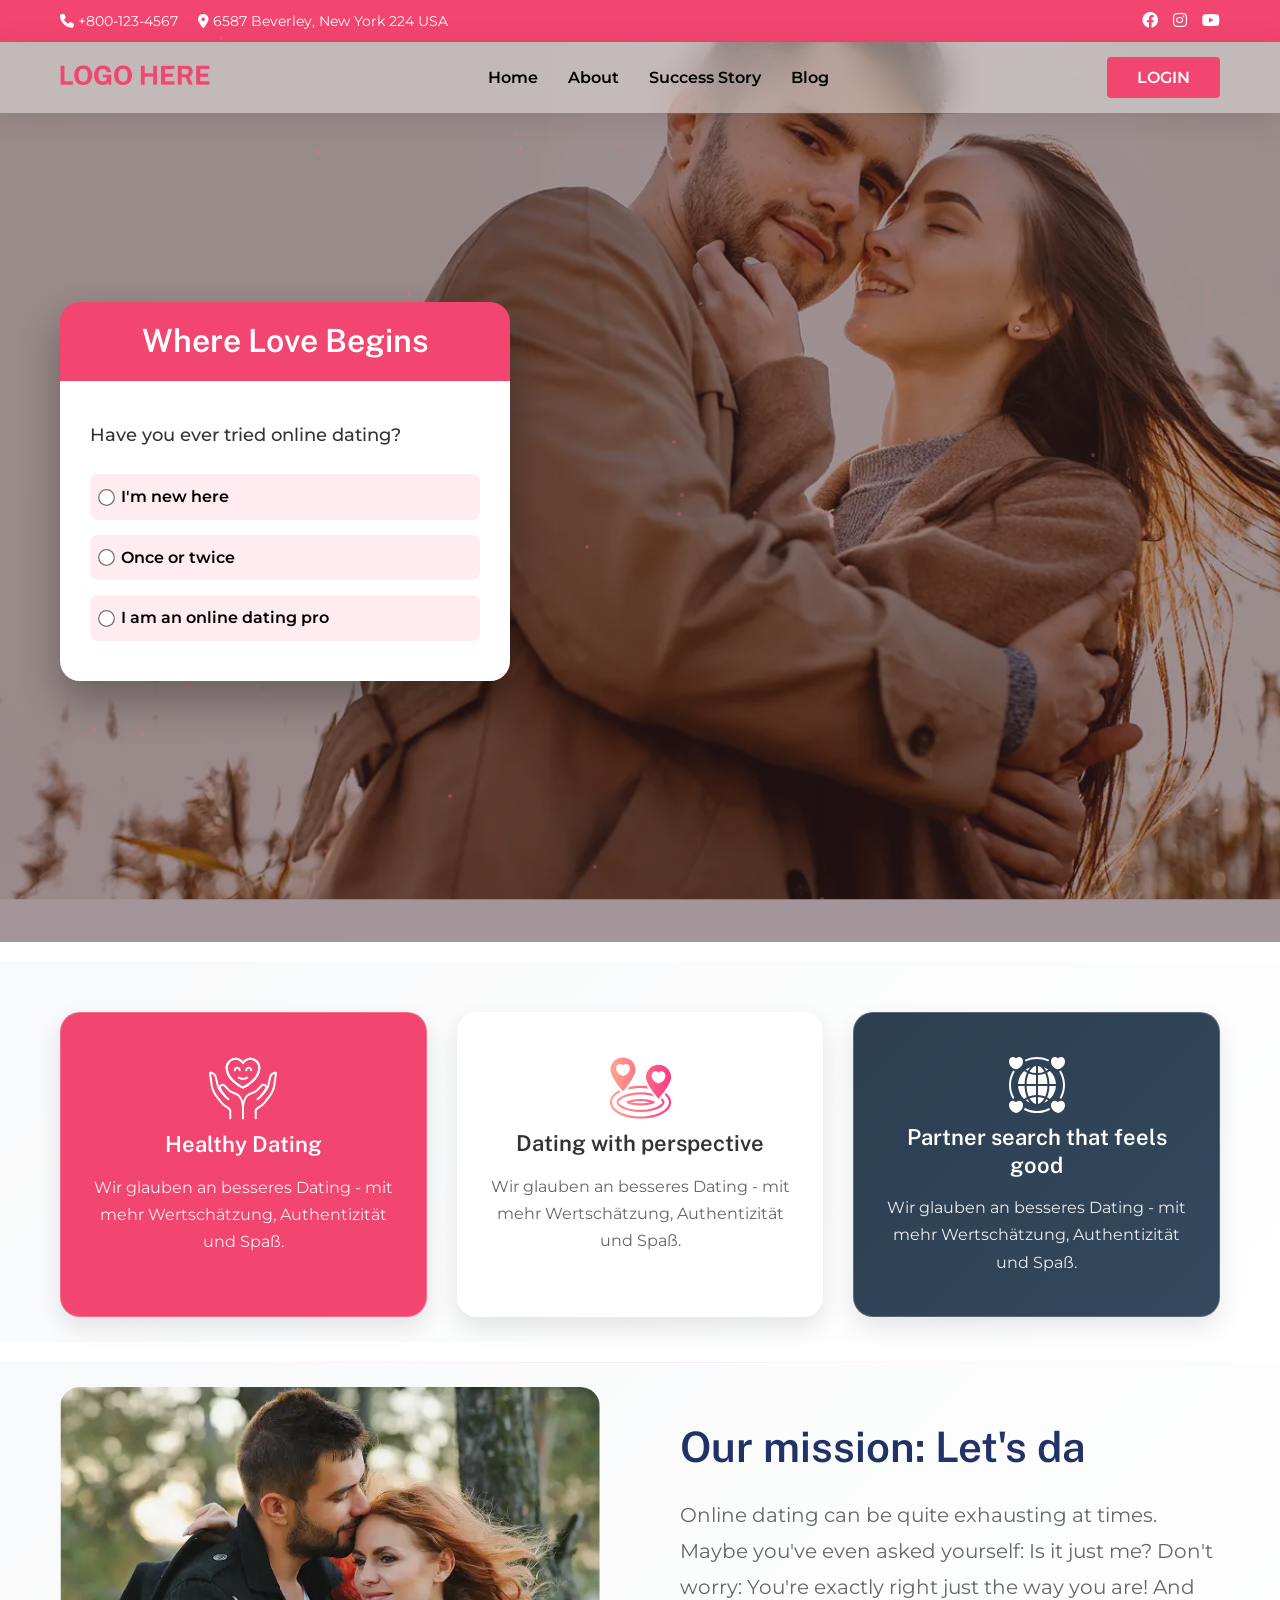
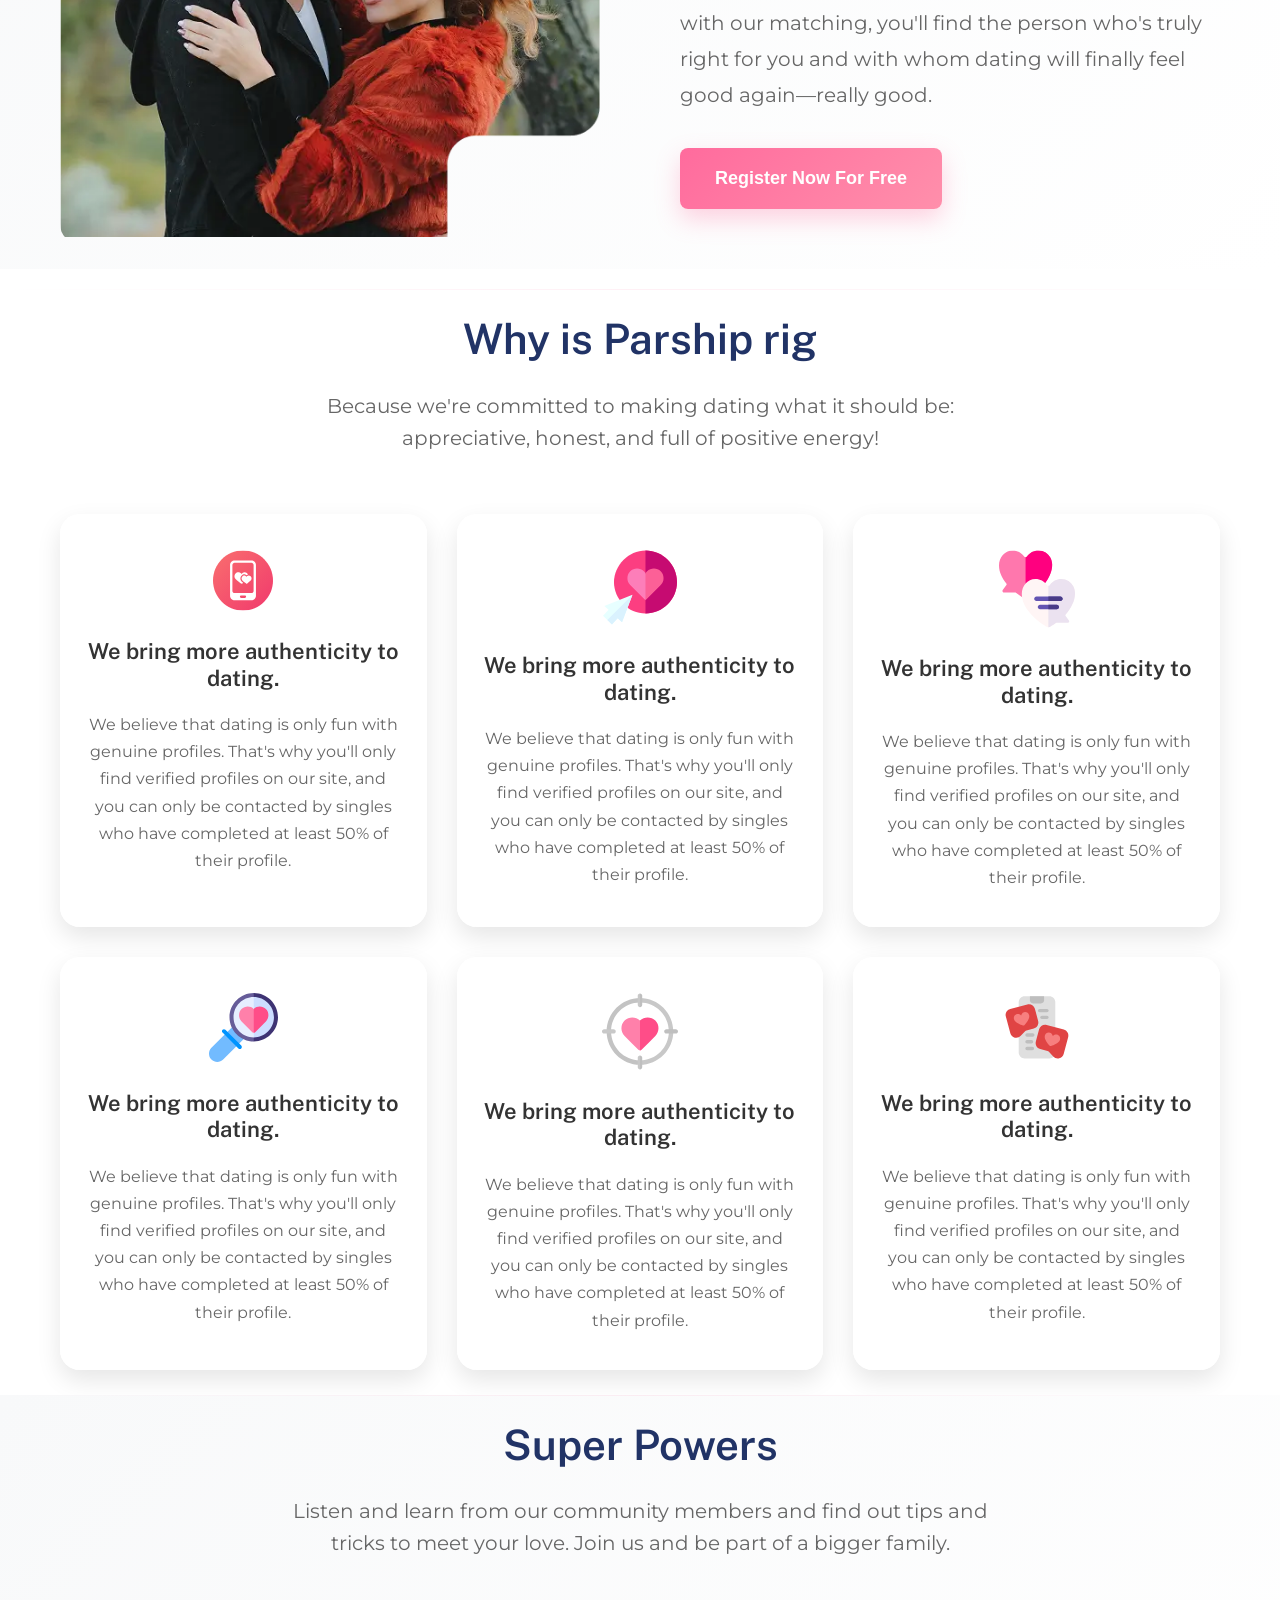
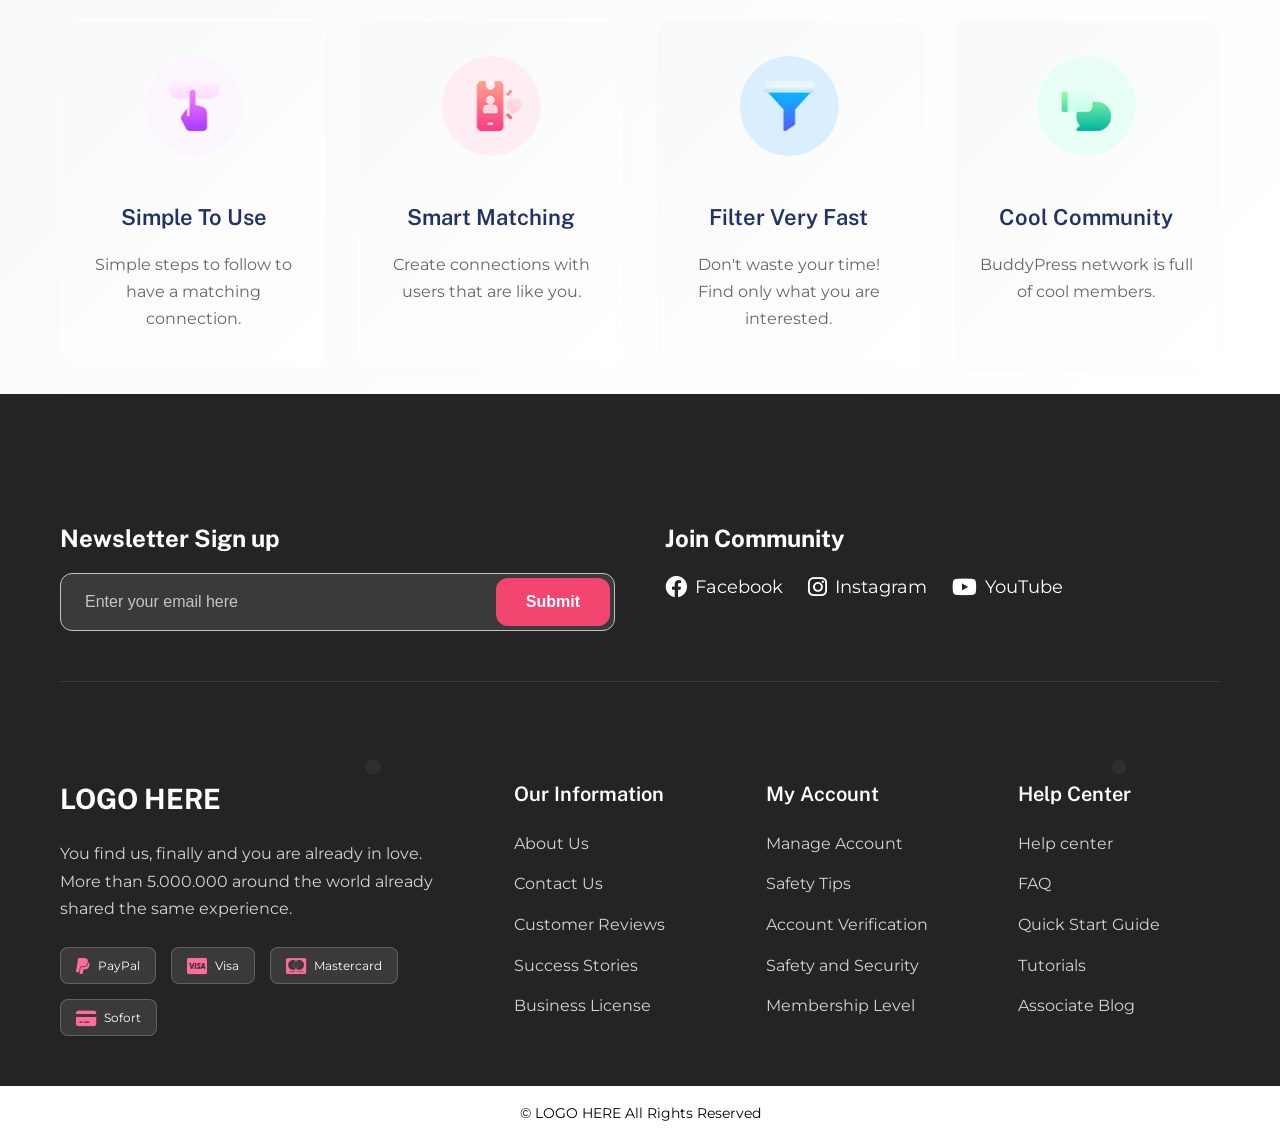
==== commit 62693c2a: "update login form" ====
--- a/index.html
+++ b/index.html
@@ -42,7 +42,7 @@
                        <li><a href="#blog">Blog</a></li>
                    </ul>
                </nav>
-               <button class="login-btn">LOGIN</button>
+               <a href="login.html" class="login-btn">LOGIN</a>
                <button class="mobile-menu-btn">
                    <i class="fas fa-bars"></i>
                </button>
@@ -86,7 +86,7 @@
                     </a>
                 </li>
                 <li class="offcanvas-nav-item">
-                    <a href="#" class="offcanvas-nav-link offcanvas-login-btn">
+                    <a href="login.html" class="offcanvas-nav-link offcanvas-login-btn">
                         <i class="fas fa-user"></i>
                         Login
                     </a>
--- a/assets/css/style.css
+++ b/assets/css/style.css
@@ -421,6 +421,9 @@
     transition: all var(--transition-fast);
     position: relative;
     overflow: hidden;
+    text-decoration: none;
+    display: inline-block;
+    text-align: center;
 }
 
 .login-btn::before {
@@ -1549,6 +1552,7 @@
 .community-social {
     display: flex;
     gap: var(--spacing-xl);
+    flex-wrap: wrap;
 }
 
 .community-social a {
@@ -1680,6 +1684,10 @@
 /* ===== RESPONSIVE DESIGN ===== */
 @media (max-width: 768px) {
 
+    .top-bar{
+        display: none;
+    }
+
     .top-bar-content {
         flex-direction: column;
         gap: var(--spacing-sm);
@@ -1737,6 +1745,7 @@
     .mission-content {
         grid-template-columns: 1fr;
         gap: var(--spacing-massive);
+        text-align: center;
     }
 
     .footer-top {
@@ -1809,6 +1818,7 @@
     .cta-btn {
         padding: var(--spacing-md) var(--spacing-xl);
         font-size: var(--font-md);
+        width: 100%;
     }
 
     .newsletter-input,
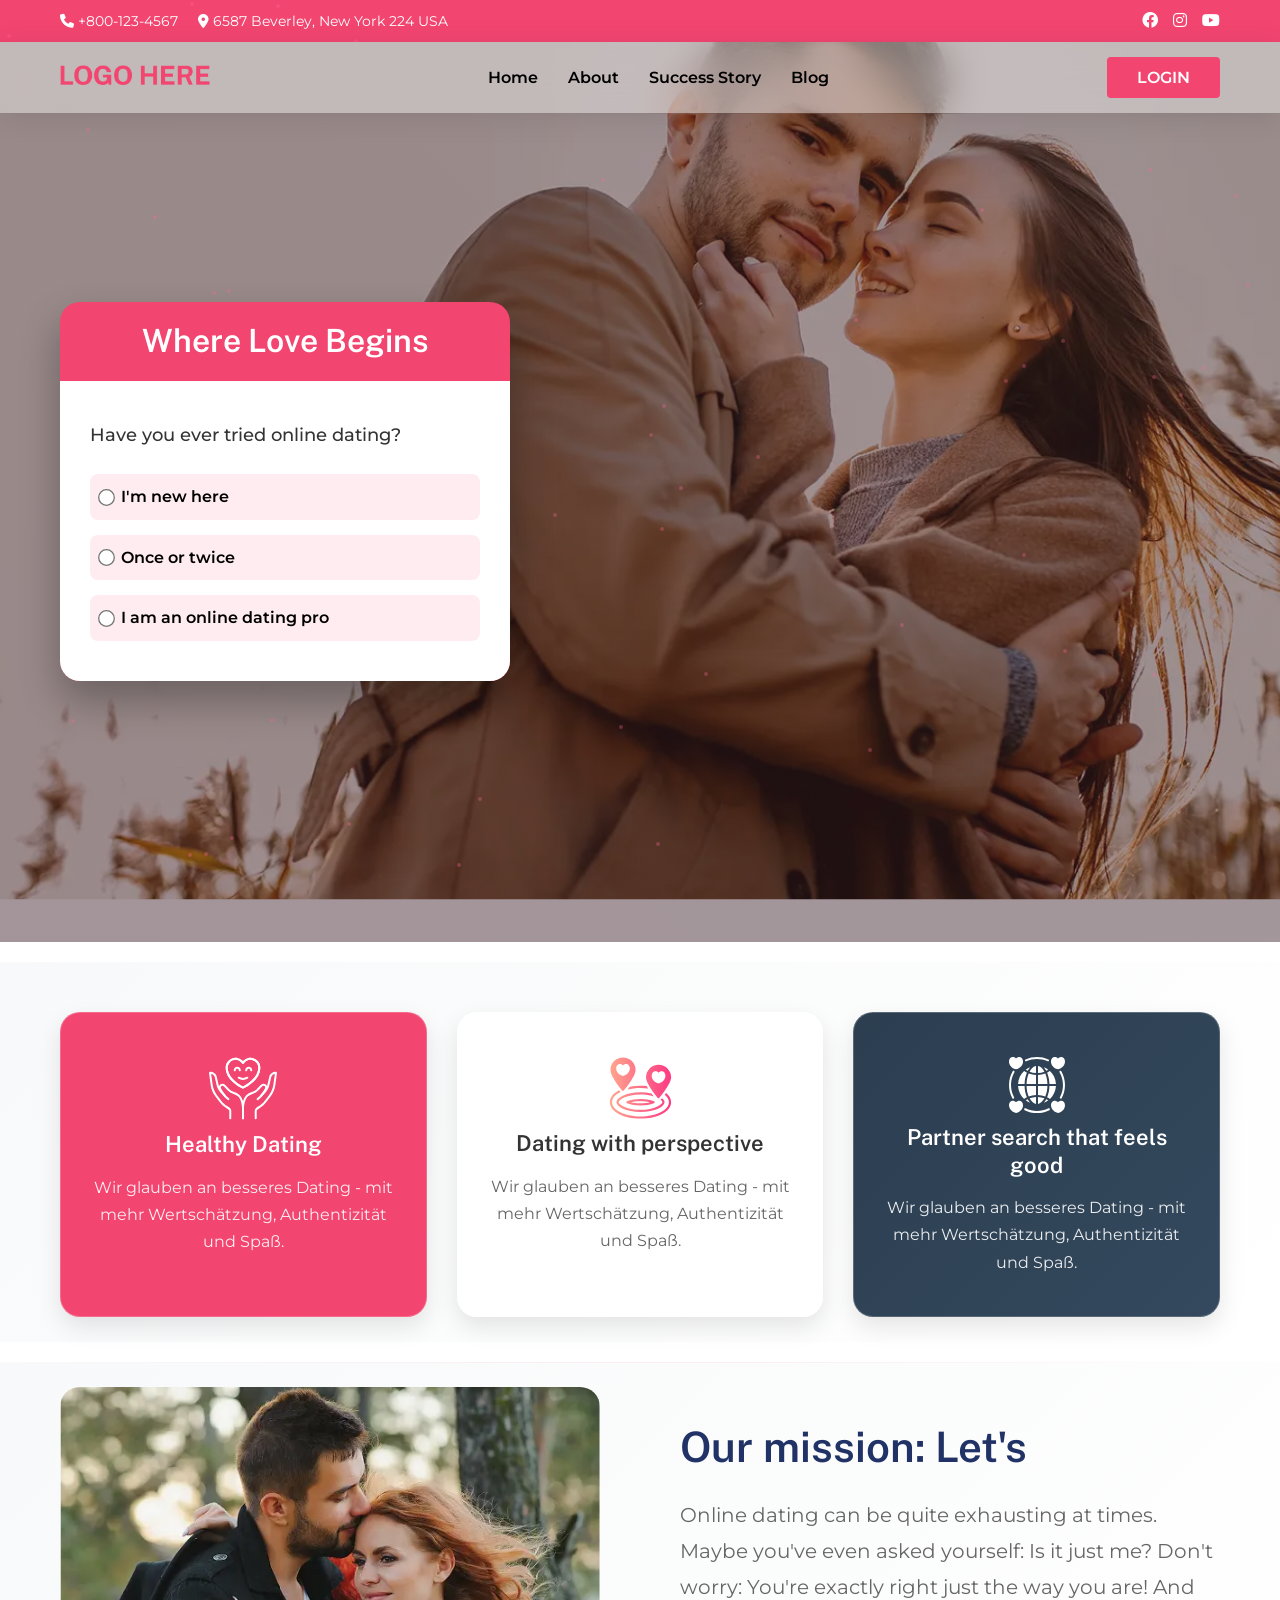
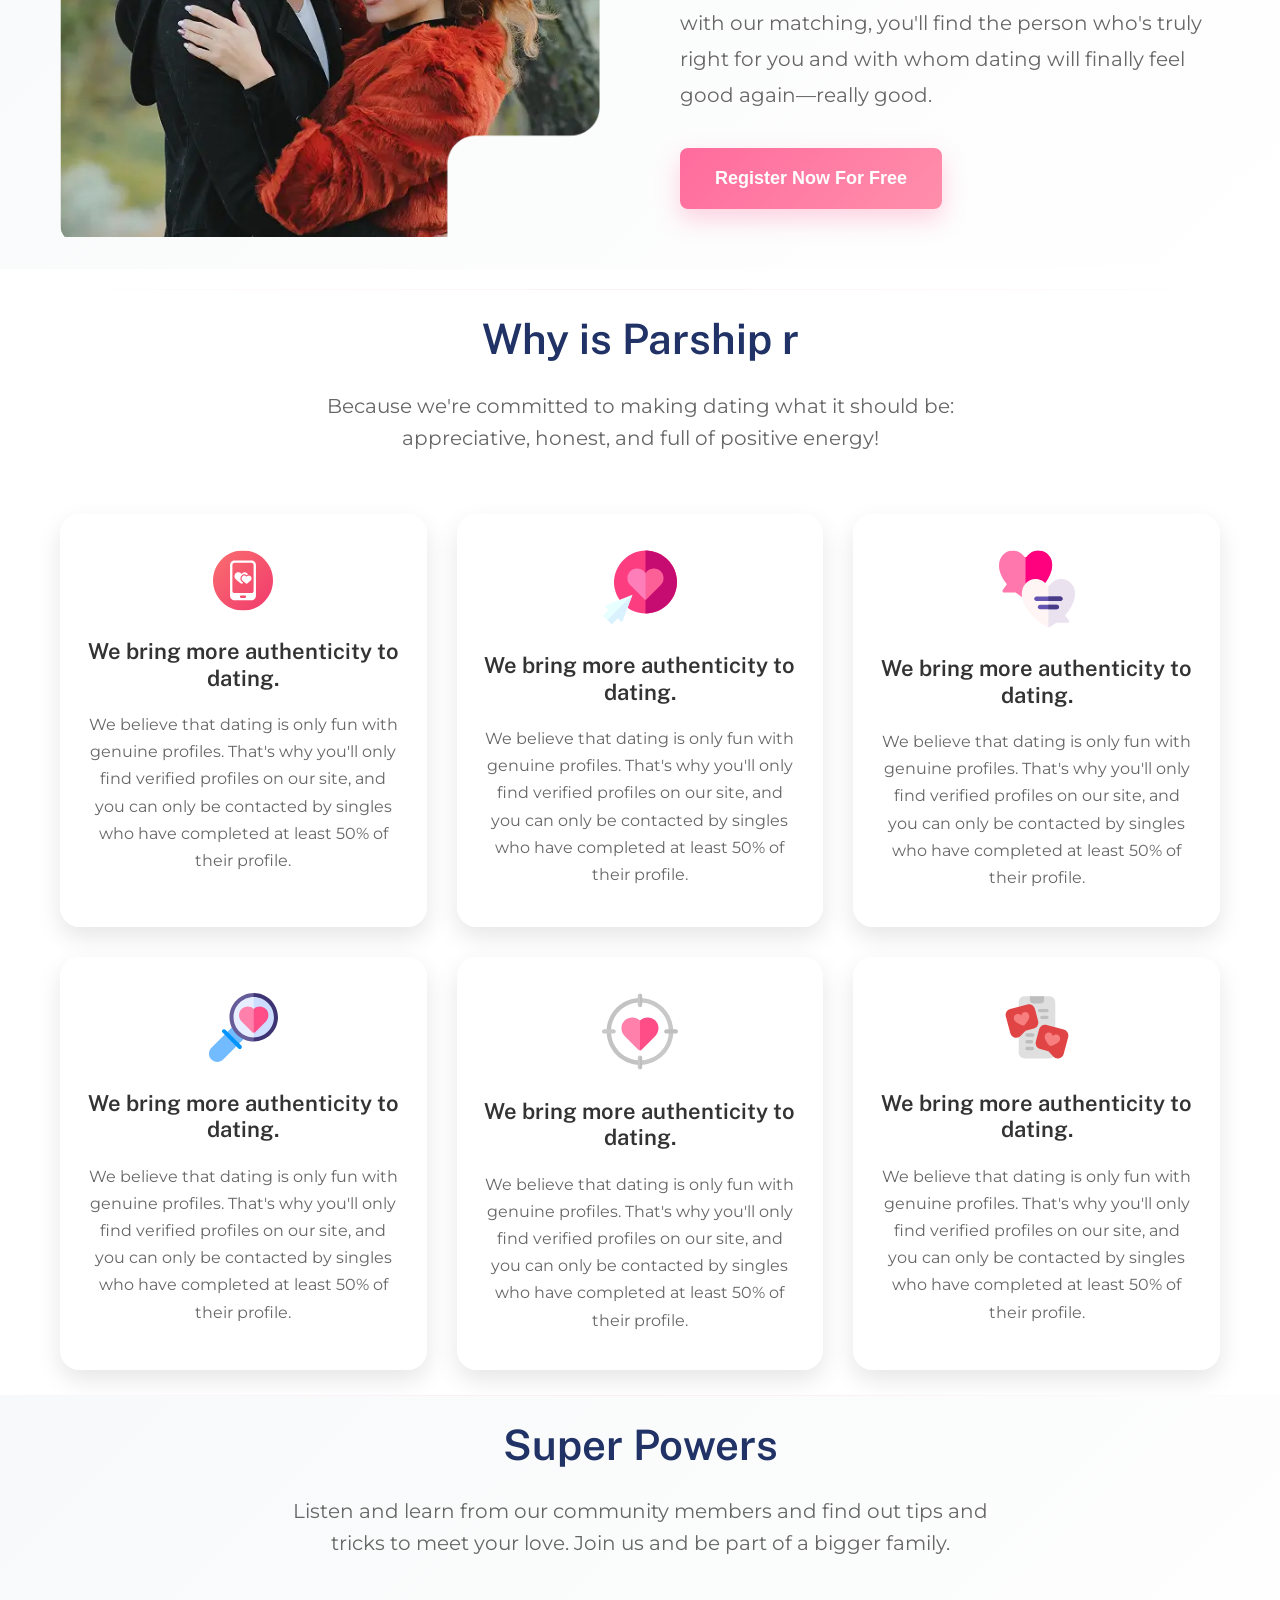
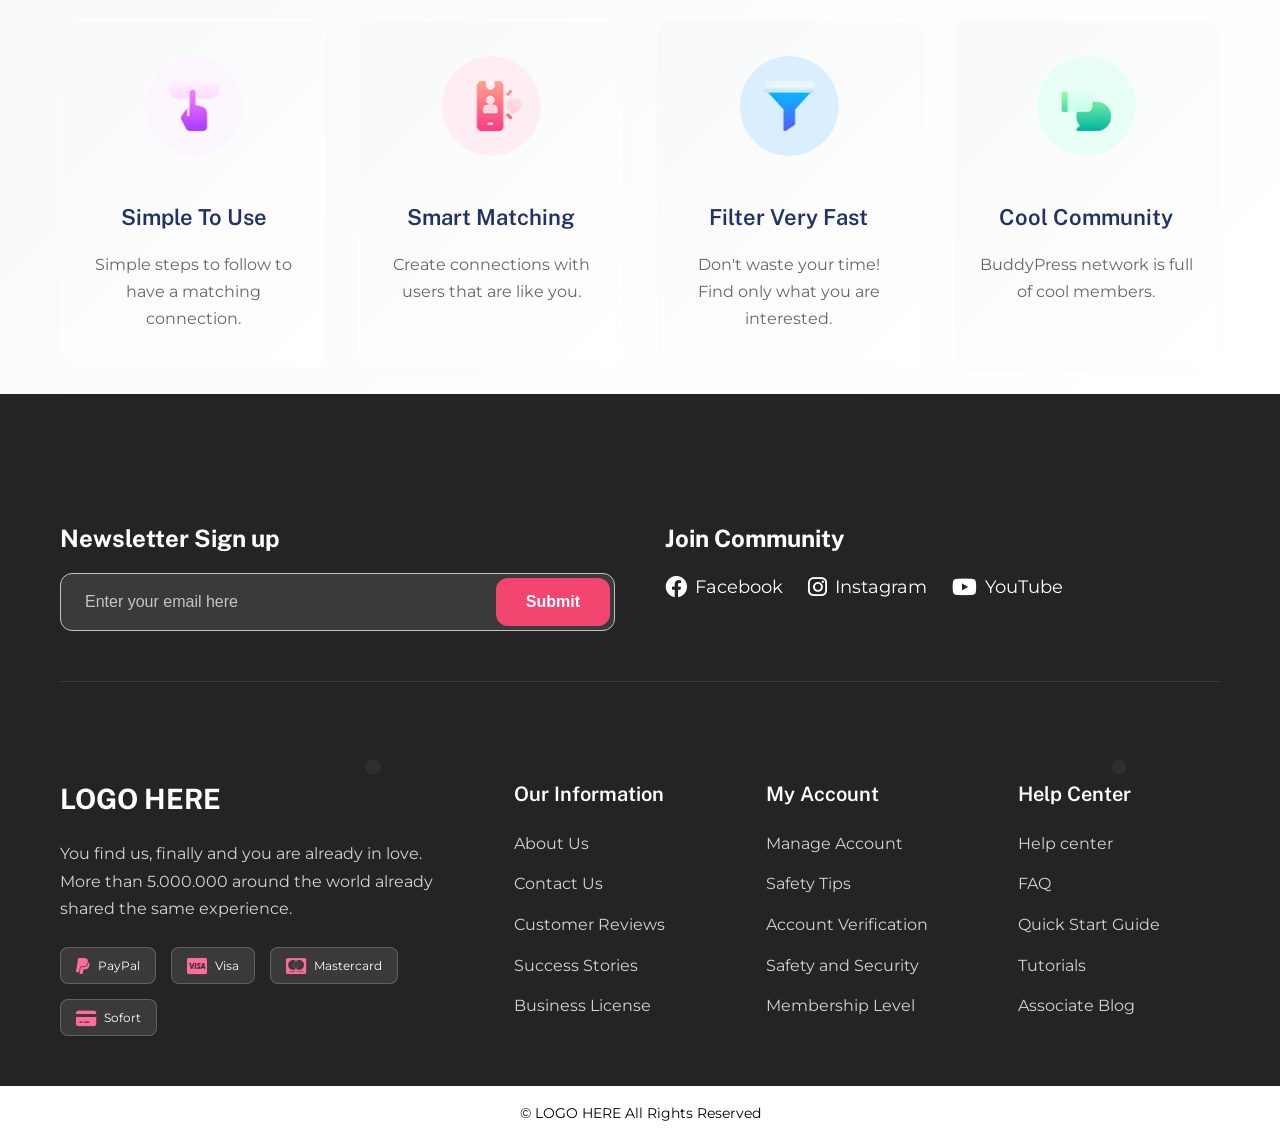
==== commit 863dfeed: "update menu link" ====
--- a/index.html
+++ b/index.html
@@ -32,11 +32,13 @@
        <header class="main-header">
            <div class="nav-content">
                <div class="logo">
-                   <img src="assets/images/LOGO%20Here.png" alt="Dating Logo">
+                   <a href="index.html">
+                       <img src="assets/images/LOGO%20Here.png" alt="Dating Logo">
+                   </a>
                </div>
                <nav>
                    <ul class="nav-menu">
-                       <li><a href="#home">Home</a></li>
+                       <li><a href="index.html">Home</a></li>
                        <li><a href="#about">About</a></li>
                        <li><a href="#success">Success Story</a></li>
                        <li><a href="#blog">Blog</a></li>
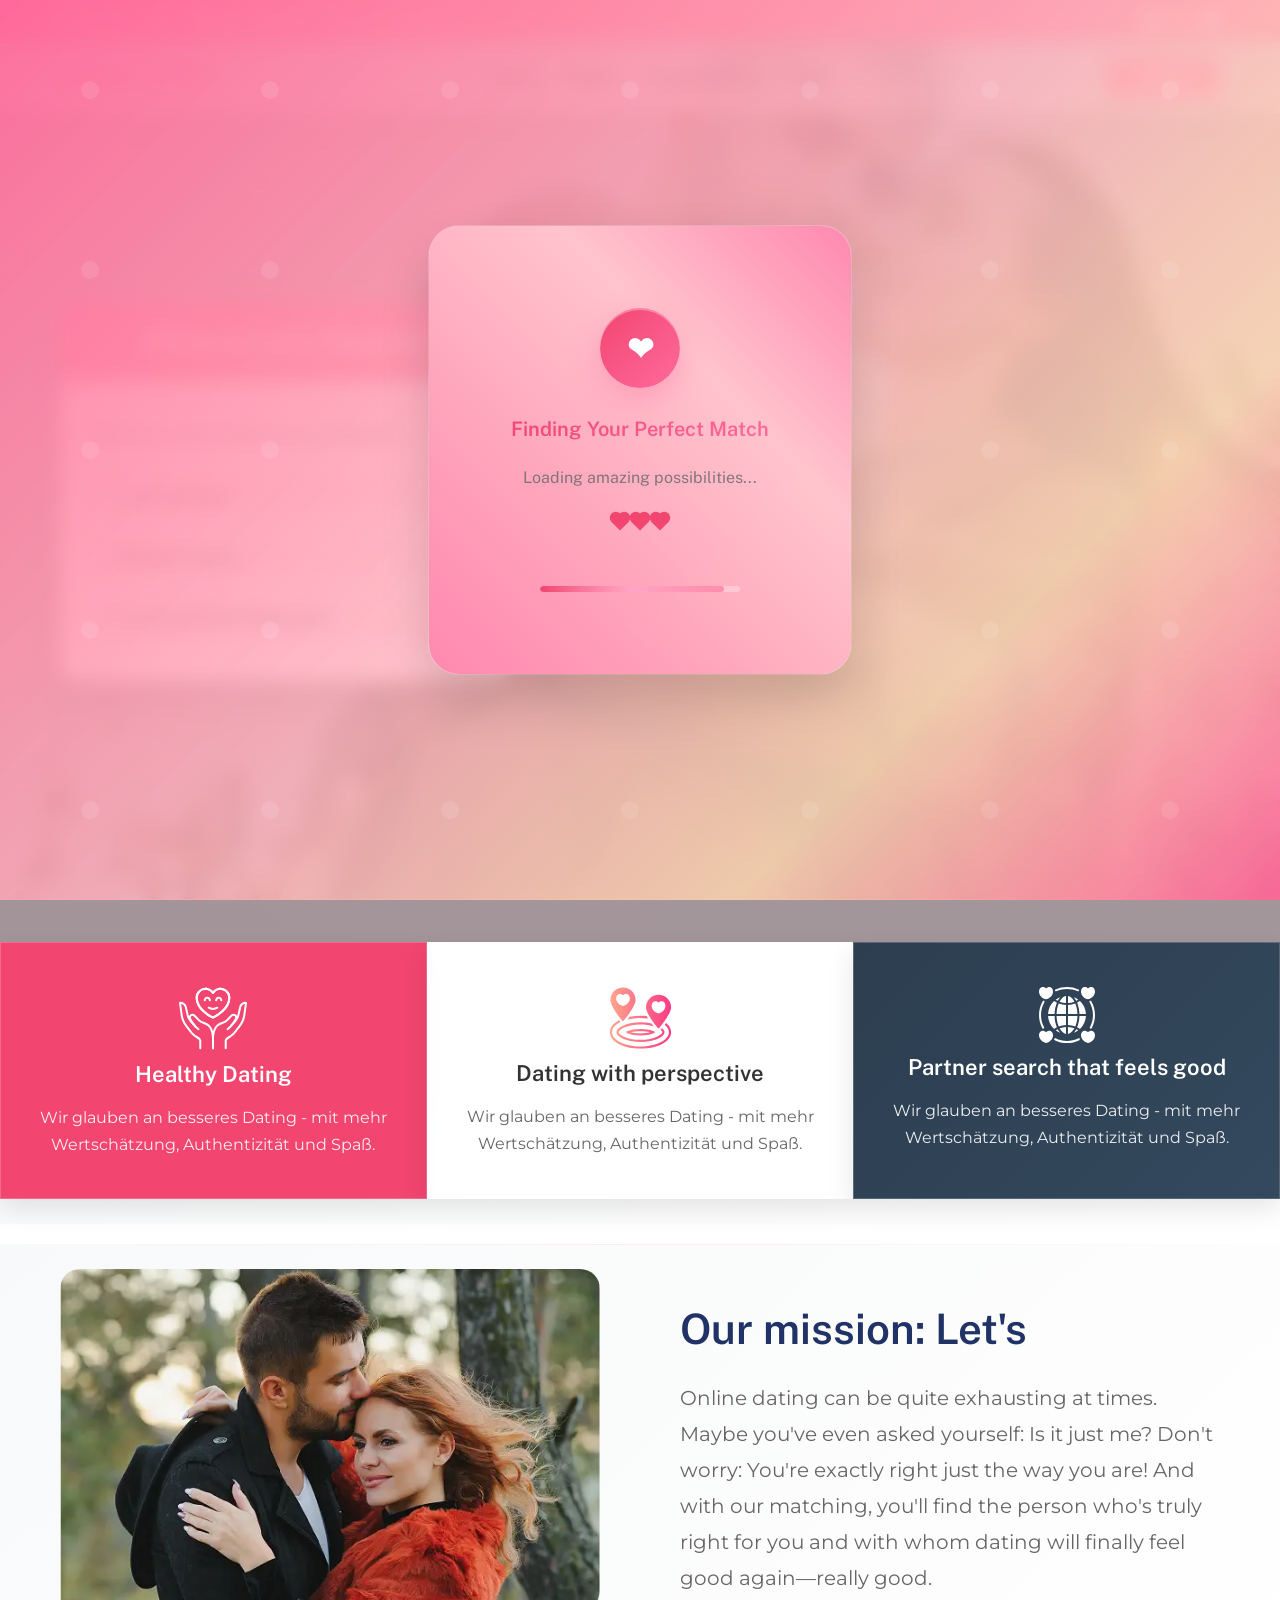
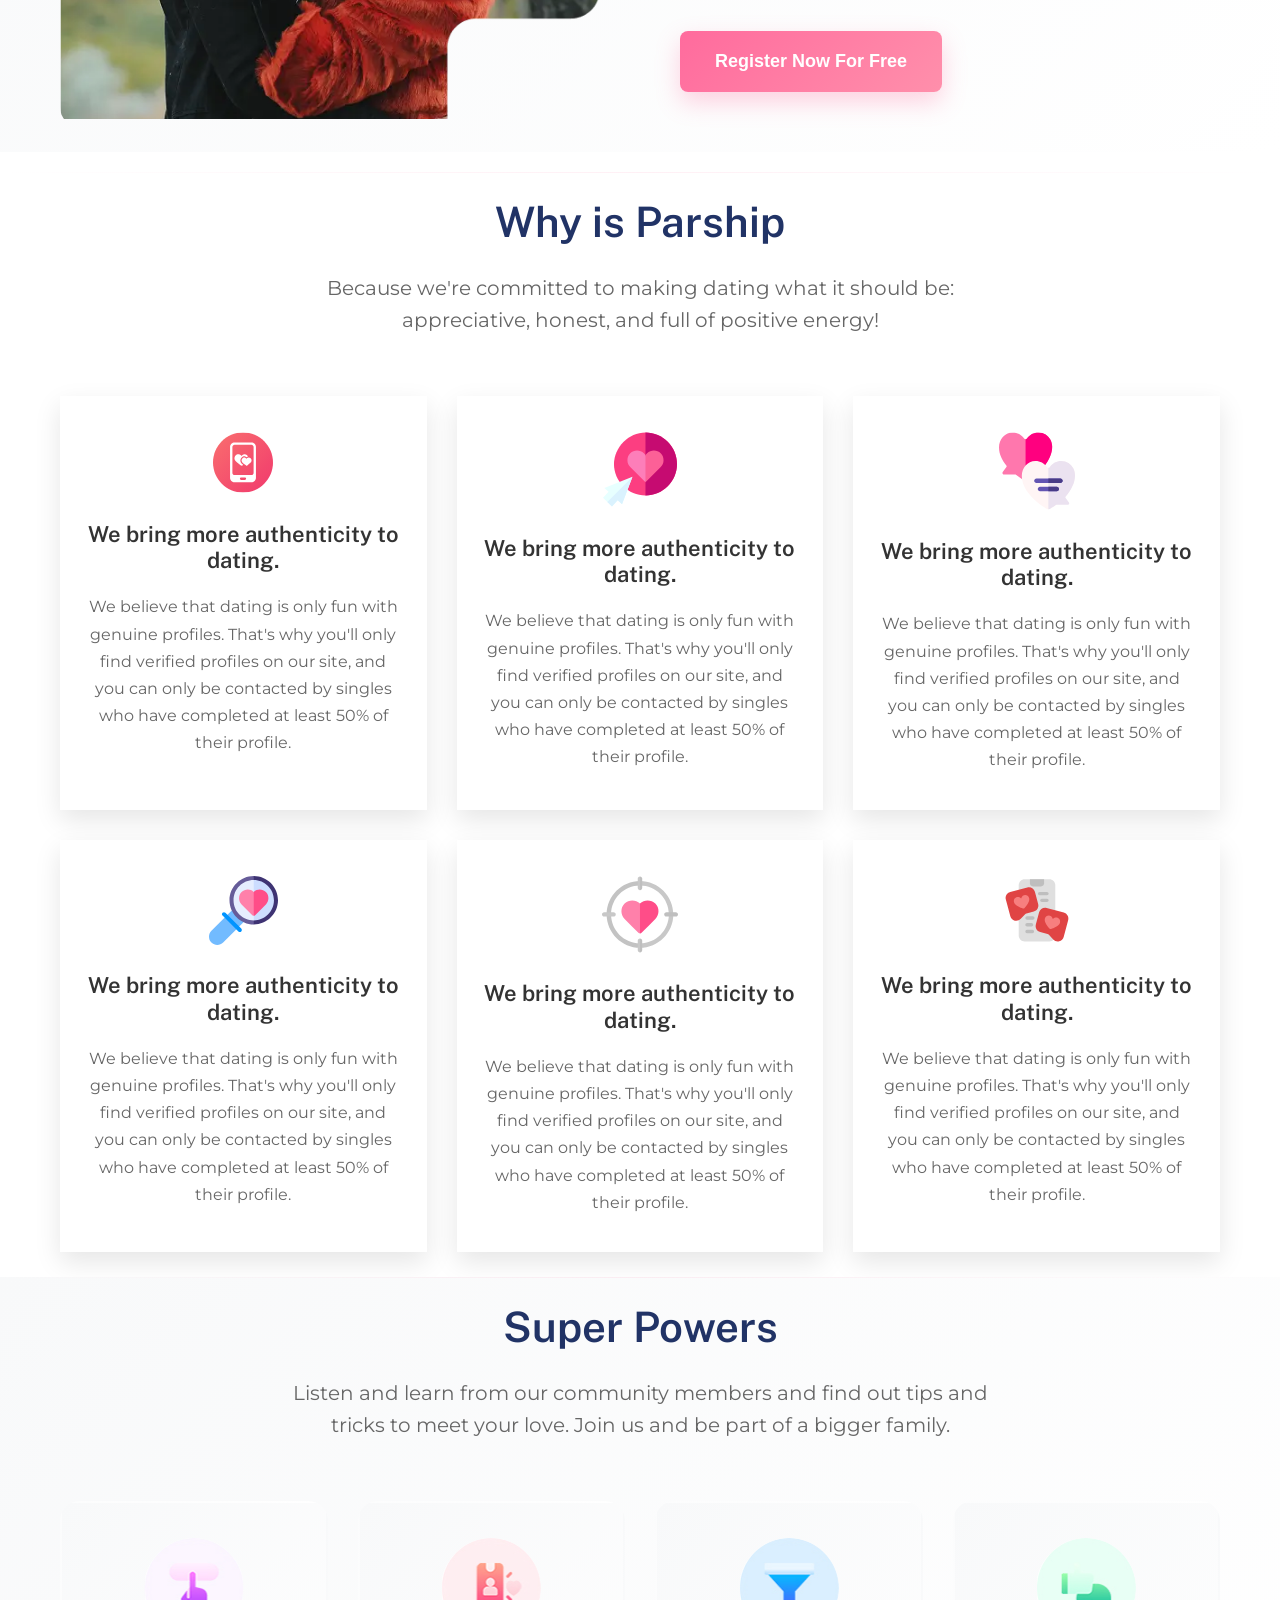
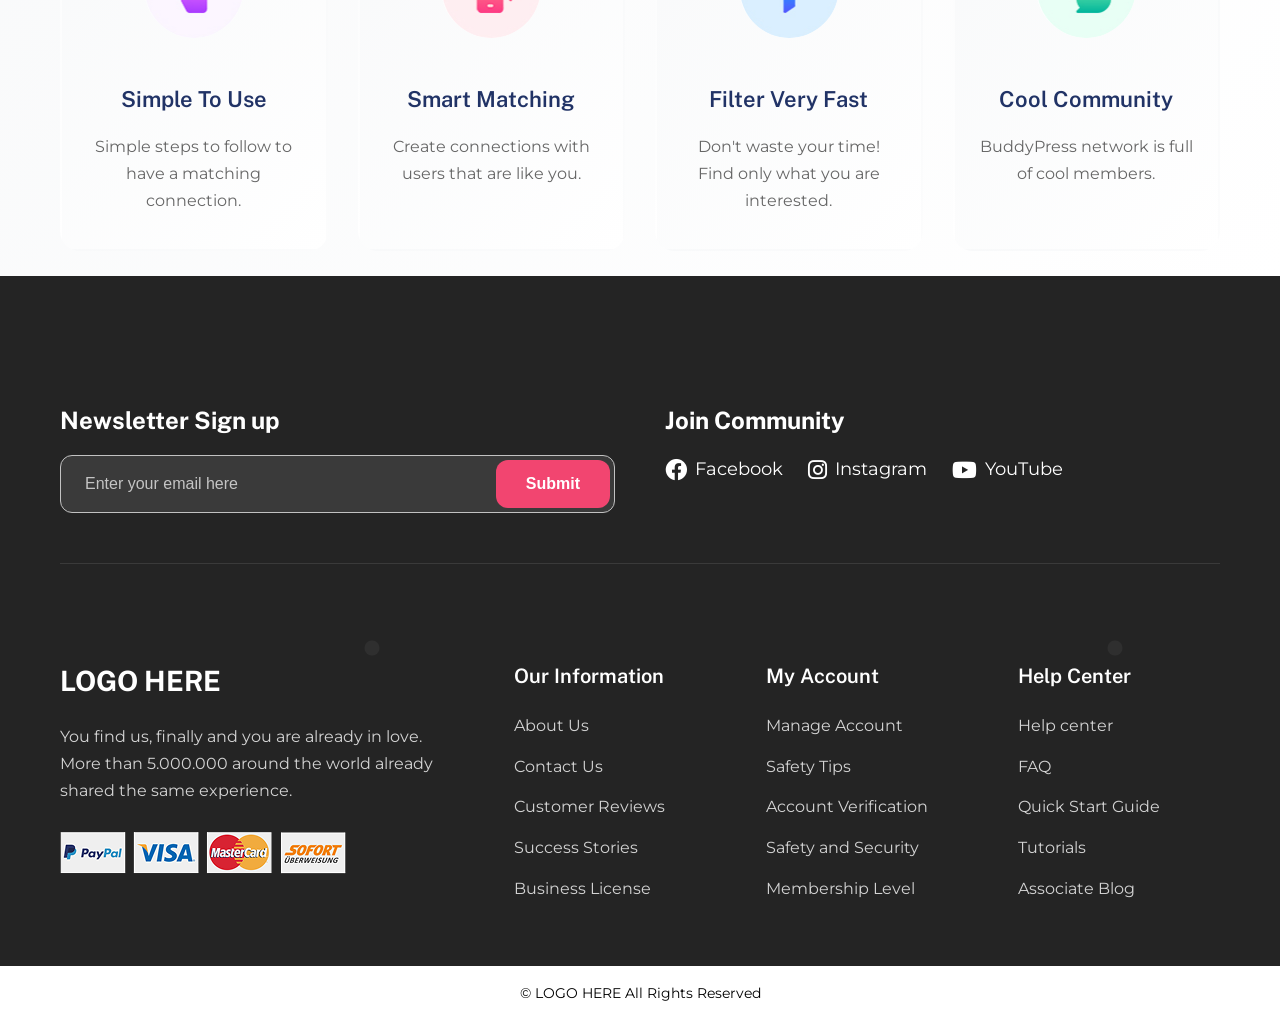
==== commit c2ae8d7b: "update payment gateways" ====
--- a/index.html
+++ b/index.html
@@ -393,22 +393,7 @@
                     </div>
                     <p class="footer-desc">You find us, finally and you are already in love. More than 5.000.000 around the world already shared the same experience.</p>
                     <div class="payment-methods">
-                        <div class="payment-method">
-                            <i class="fab fa-paypal"></i>
-                            <span>PayPal</span>
-                        </div>
-                        <div class="payment-method">
-                            <i class="fab fa-cc-visa"></i>
-                            <span>Visa</span>
-                        </div>
-                        <div class="payment-method">
-                            <i class="fab fa-cc-mastercard"></i>
-                            <span>Mastercard</span>
-                        </div>
-                        <div class="payment-method">
-                            <i class="fas fa-credit-card"></i>
-                            <span>Sofort</span>
-                        </div>
+                        <img src="assets/images/payment-gateways.png" alt="Payment Gateway">
                     </div>
                 </div>
                 <div class="footer-column">
--- a/assets/css/style.css
+++ b/assets/css/style.css
@@ -824,6 +824,18 @@
     flex-direction: row;
     gap: var(--spacing-md);
     margin-bottom: var(--spacing-xl);
+    .radio-option{
+        background: 0;
+    }
+    .radio-option:hover {
+        background: 0;
+        border-color: transparent;
+        transform: translateX(0);
+        color: var(--text-dark);
+        label{
+            color: var(--text-dark);
+        }
+    }
 }
 
 /* ===== SIGNUP FORM STYLES ===== */
@@ -1030,10 +1042,9 @@
 
 /* ===== FEATURE BLOCKS ===== */
 .features {
-    padding: var(--spacing-massive) 0 25px;
+    padding: 0 0 25px;
     background: var(--gradient-light);
     position: relative;
-    margin-top: var(--spacing-lg);
 }
 
 .features::before {
@@ -1048,11 +1059,11 @@
 }
 
 .features-grid {
-    max-width: 1200px;
+    max-width: 100%;
     margin: 0 auto;
     display: flex;
-    gap: var(--spacing-xxl);
-    padding: 0 var(--spacing-lg);
+    gap:0;
+    padding: 0;
     position: relative;
     z-index: 1;
 }
@@ -1061,7 +1072,7 @@
     background: var(--white-transparent);
     backdrop-filter: blur(10px);
     padding: var(--spacing-huge) var(--spacing-xxl);
-    border-radius: var(--radius-xl);
+    border-radius: 0;
     text-align: center;
     box-shadow: var(--shadow-medium);
     transition: all var(--transition-medium);
@@ -1272,7 +1283,7 @@
     background: var(--white-transparent);
     backdrop-filter: blur(10px);
     padding: var(--spacing-xxxl) var(--spacing-xl);
-    border-radius: var(--radius-xl);
+    border-radius: 0;
     box-shadow: var(--shadow-medium);
     transition: all var(--transition-medium);
     border: 1px solid var(--white-transparent-medium);
@@ -1759,7 +1770,7 @@
     }
 
     .features{
-        padding: var(--spacing-xxl) 0;
+        padding: 0 0;
     }
 
     .mission{
@@ -1788,7 +1799,7 @@
 @media (max-width: 480px) {
 
     .features{
-        padding: var(--spacing-huge) 0 var(--spacing-lg) 0;
+        padding: 0 0 var(--spacing-lg) 0;
     }
 
     .mission{
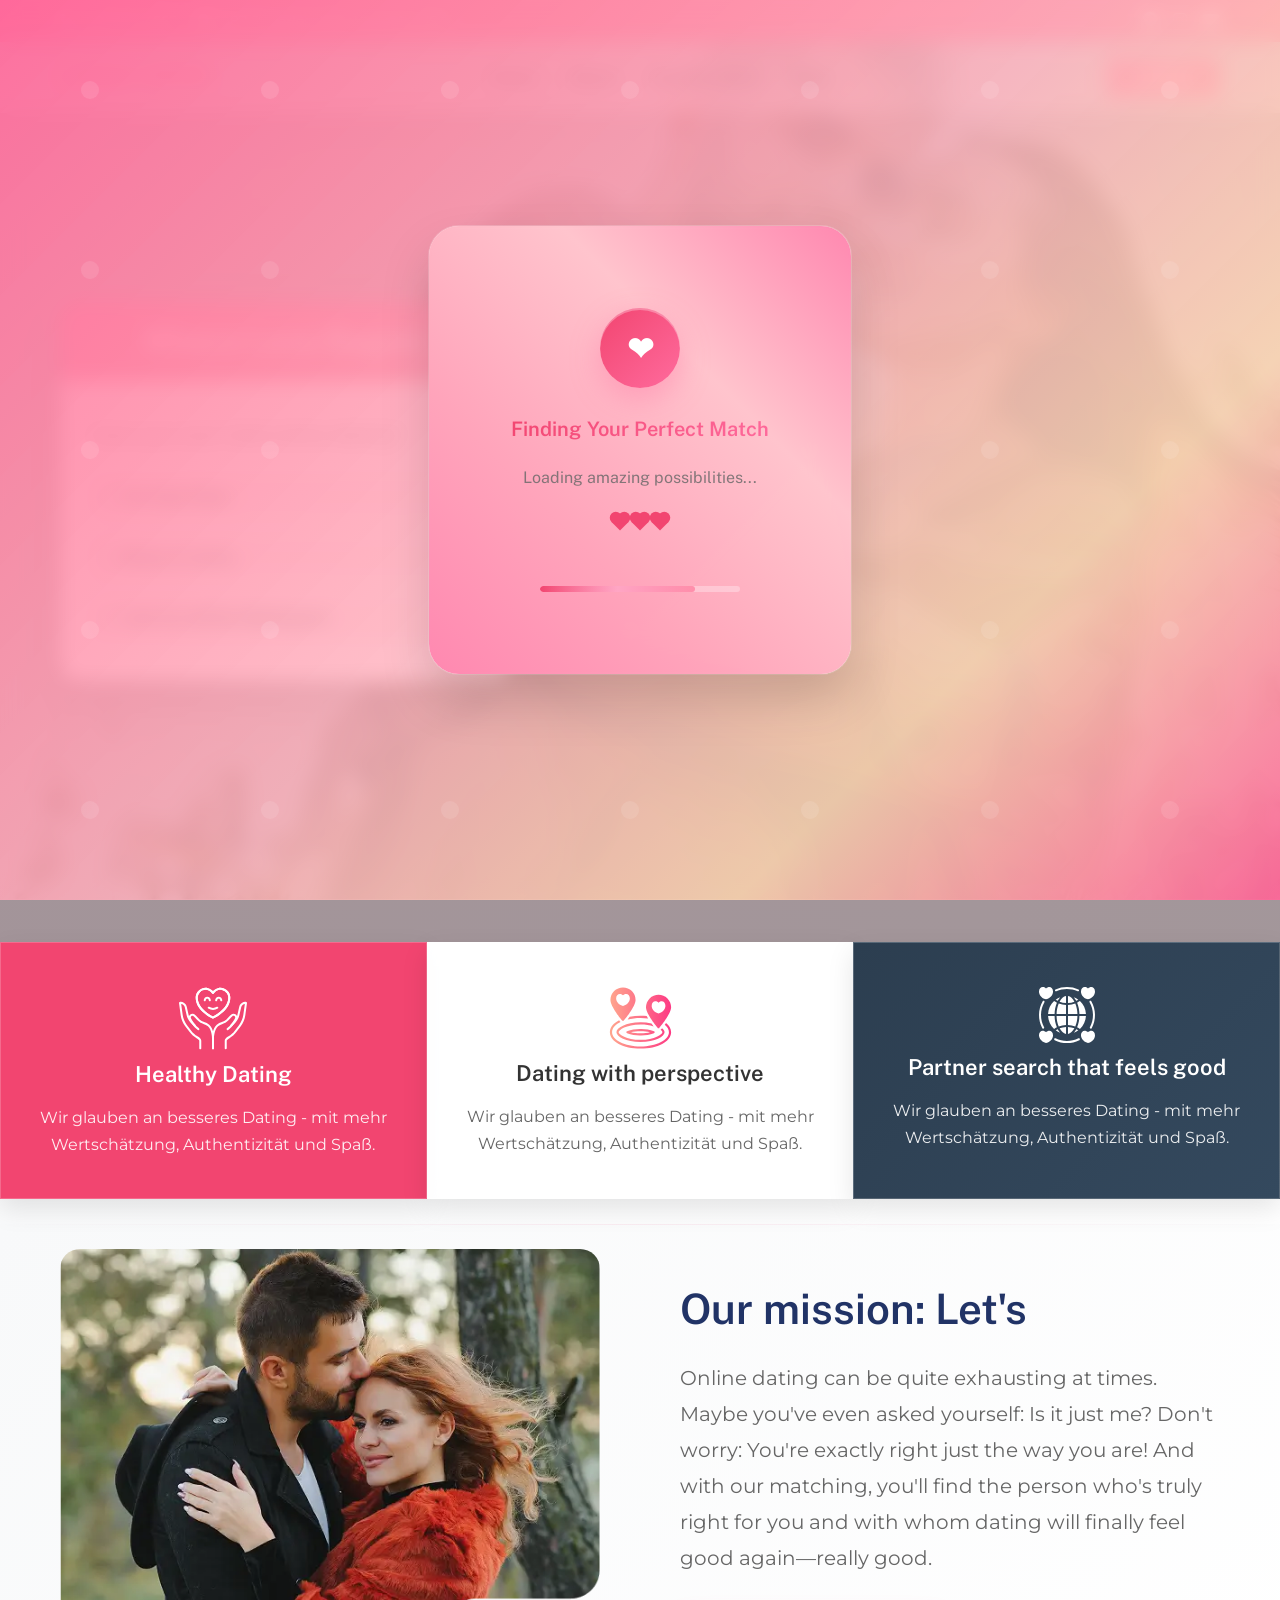
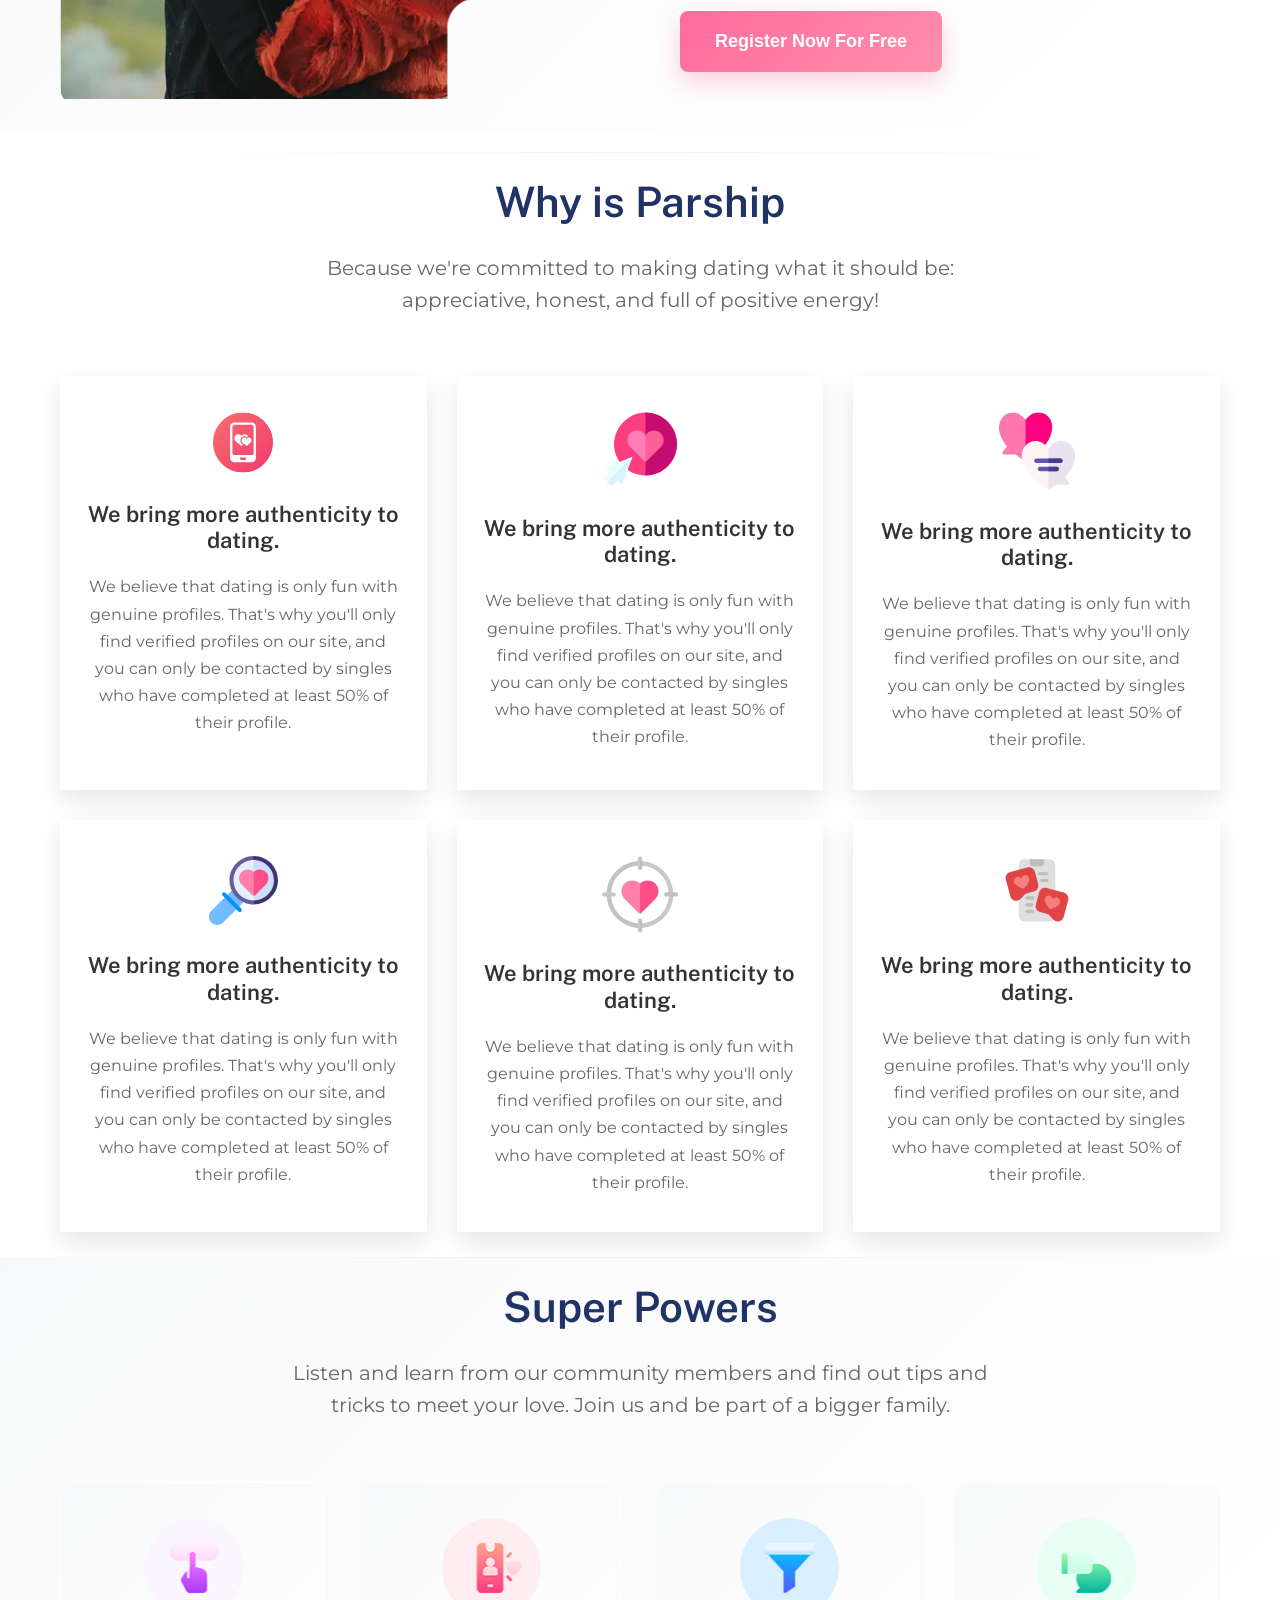
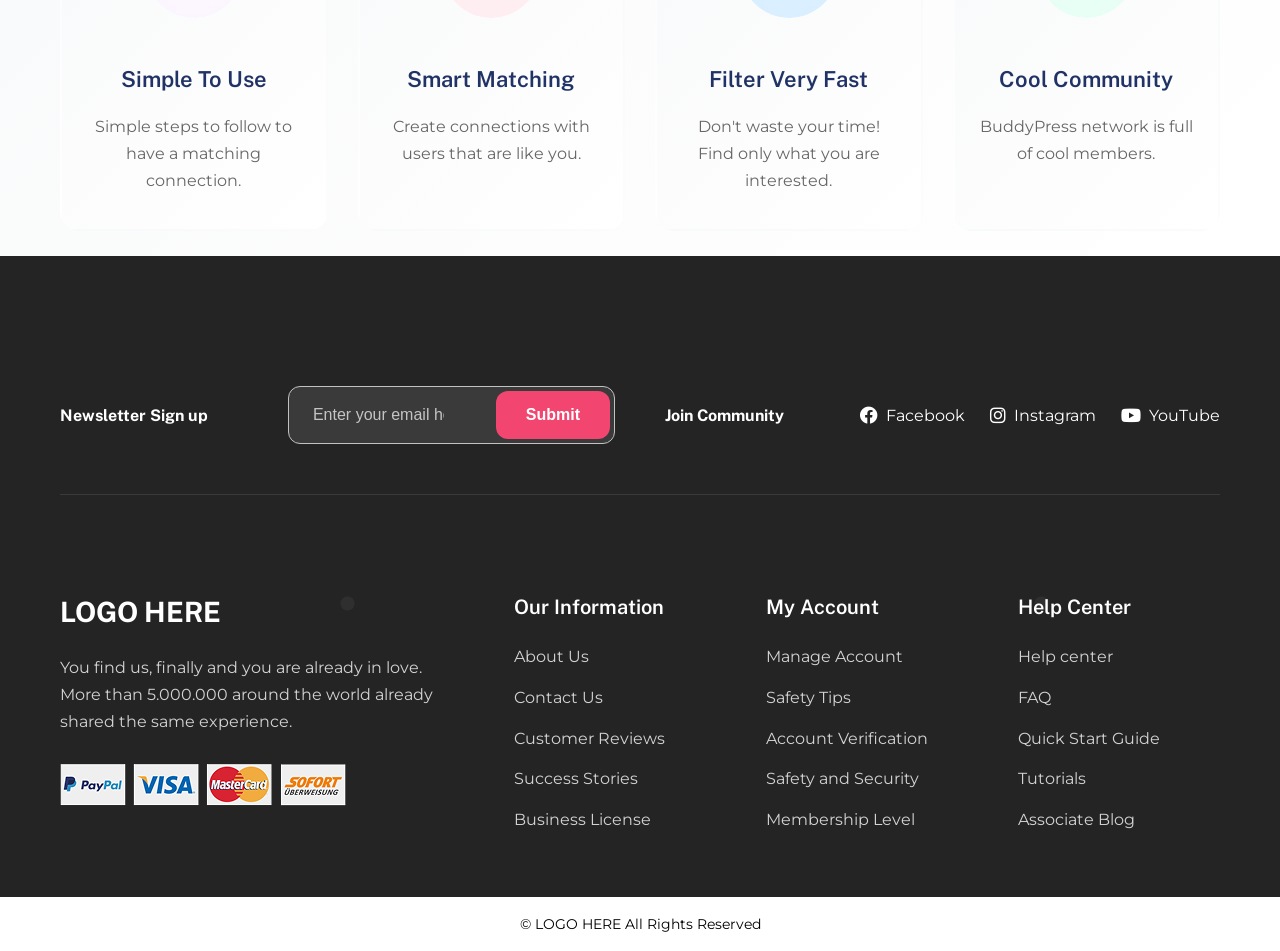
==== commit 7c2eda79: "Fix UX and UI issues on desktop and mobile DESKTOP - Fixed menu scroll: 'Success Story' now scrolls " ====
--- a/index.html
+++ b/index.html
@@ -40,8 +40,8 @@
                    <ul class="nav-menu">
                        <li><a href="index.html">Home</a></li>
                        <li><a href="#about">About</a></li>
-                       <li><a href="#success">Success Story</a></li>
-                       <li><a href="#blog">Blog</a></li>
+                       <li><a href="#why-section">Success Story</a></li>
+                       <li><a href="#super-powers">Blog</a></li>
                    </ul>
                </nav>
                <a href="login.html" class="login-btn">LOGIN</a>
@@ -76,13 +76,13 @@
                     </a>
                 </li>
                 <li class="offcanvas-nav-item">
-                    <a href="#success" class="offcanvas-nav-link">
+                    <a href="#why-section" class="offcanvas-nav-link">
                         <i class="fas fa-heart"></i>
                         Success Story
                     </a>
                 </li>
                 <li class="offcanvas-nav-item">
-                    <a href="#blog" class="offcanvas-nav-link">
+                    <a href="#super-powers" class="offcanvas-nav-link">
                         <i class="fas fa-blog"></i>
                         Blog
                     </a>
@@ -213,12 +213,14 @@
                      </div>
                      <div class="signup-form">
                          <div class="form-group">
-                             <input type="email" id="email" name="email" placeholder="My email address" required>
+                             <input type="email" id="signup-email" name="email" placeholder="My email address" required>
+                             <div class="error-message" id="email-error"></div>
                          </div>
                          <div class="form-group">
-                             <input type="password" id="password" name="password" placeholder="Create password" required>
-                         </div>
-                         <button type="submit" class="signup-btn primary">Register for free</button>
+                             <input type="password" id="signup-password" name="password" placeholder="Create password" required>
+                             <div class="error-message" id="password-error"></div>
+                         </div>
+                         <button type="submit" class="signup-btn primary" id="signup-submit">Register for free</button>
                          <div class="form-separator">
                              <span>or</span>
                          </div>
@@ -277,7 +279,7 @@
     </section>
 
     <!-- Why Section -->
-    <section class="why-section">
+    <section class="why-section" id="why-section">
         <div class="why-content">
             <h2 class="why-title">Why is Parship right for me?</h2>
             <p class="why-subtitle">Because we're committed to making dating what it should be: appreciative, honest, and full of positive energy!</p>
@@ -372,9 +374,13 @@
             <div class="footer-top">
                 <div class="newsletter-section">
                     <h3>Newsletter Sign up</h3>
-                    <form class="newsletter-form">
-                        <input type="email" class="newsletter-input" placeholder="Enter your email here">
+                    <form class="newsletter-form" id="newsletter-form" action="#" method="POST">
+                        <input type="email" class="newsletter-input" id="newsletter-email" name="email" placeholder="Enter your email here" required>
+                        <input type="hidden" name="source" value="website">
+                        <input type="hidden" name="timestamp" id="newsletter-timestamp">
                         <button type="submit" class="newsletter-btn">Submit</button>
+                        <div class="newsletter-error" id="newsletter-error"></div>
+                        <div class="newsletter-success" id="newsletter-success"></div>
                     </form>
                 </div>
                 <div class="community-section">
--- a/assets/css/style.css
+++ b/assets/css/style.css
@@ -1154,7 +1154,6 @@
     padding: 25px 0;
     background: var(--gradient-light);
     position: relative;
-    margin-top: var(--spacing-lg);
 }
 
 .mission-content {
@@ -1395,15 +1394,7 @@
     z-index: 1;
 }
 
-.power-item:hover::before {
-    opacity: 1;
-}
-
-.power-item:hover {
-    transform: translateY(-10px) scale(1.02);
-    border-color: var(--primary-light);
-    box-shadow: 0 20px 50px rgba(255, 107, 157, 0.2);
-}
+/* Hover effects removed for design stability */
 
 .power-icon {
     font-size: 50px;
@@ -1420,10 +1411,7 @@
     height: 100px;
 }
 
-.power-item:hover .power-icon {
-    color: var(--white);
-    animation: bounce 1s ease;
-}
+/* Hover effects removed for design stability */
 
 .power-title {
     color: var(--heading-color);
@@ -1435,9 +1423,7 @@
     transition: all var(--transition-fast);
 }
 
-.power-item:hover .power-title {
-    color: var(--white);
-}
+/* Hover effects removed for design stability */
 
 .power-desc {
     color: var(--text-light);
@@ -1447,9 +1433,7 @@
     transition: all var(--transition-fast);
 }
 
-.power-item:hover .power-desc {
-    color: rgba(255,255,255,0.9);
-}
+/* Hover effects removed for design stability */
 
 /* ===== FOOTER ===== */
 .footer {
@@ -1488,11 +1472,18 @@
     border-bottom: 1px solid rgba(255, 255, 255, 0.1);
 }
 
-.newsletter-section h3 {
-    margin-bottom: var(--spacing-lg);
+.newsletter-section, .community-section {
+    display: flex;
+    align-items: center;
+    justify-content: space-between;
+}
+
+.newsletter-section h3{
     color: var(--white);
-    font-size: var(--font-xxxl);
+    font-size: var(--font-md);
     font-weight: 700;
+    flex: 50%;
+    margin: 0;
 }
 
 .newsletter-form {
@@ -1554,21 +1545,21 @@
 }
 
 .community-section h3 {
-    margin-bottom: var(--spacing-lg);
+    margin: 0;
     color: var(--white);
-    font-size: var(--font-xxxl);
+    font-size: var(--font-md);
     font-weight: 700;
 }
 
 .community-social {
     display: flex;
     gap: var(--spacing-xl);
-    flex-wrap: wrap;
+    flex-wrap: nowrap;
 }
 
 .community-social a {
     color: var(--white);
-    font-size: var(--font-lg);
+    font-size: var(--font-md);
     transition: all var(--transition-fast);
     display: flex;
     align-items: center;
@@ -1577,7 +1568,7 @@
 }
 
 .community-social a i {
-    font-size: var(--font-xxl);
+    font-size: var(--font-lg);
 }
 
 .community-social a:hover {
@@ -1692,8 +1683,58 @@
     background: #fff;
 }
 
+
 /* ===== RESPONSIVE DESIGN ===== */
 @media (max-width: 768px) {
+    /* Prevent horizontal scrolling on mobile */
+    html, body {
+        overflow-x: hidden;
+        max-width: 100vw;
+    }
+    
+    * {
+        max-width: 100%;
+        box-sizing: border-box;
+    }
+    
+    /* Disable animations and hover effects on mobile for better performance */
+    * {
+        animation-duration: 0.01ms !important;
+        animation-iteration-count: 1 !important;
+        transition-duration: 0.01ms !important;
+    }
+    
+    /* Disable hover effects on mobile */
+    .feature-block:hover,
+    .why-card:hover,
+    .power-item:hover,
+    .social-icons a:hover,
+    .community-social a:hover {
+        transform: none !important;
+        box-shadow: none !important;
+        background: none !important;
+        color: inherit !important;
+    }
+    
+    /* Ensure all containers respect viewport width */
+    .container, .nav-content, .hero-content, .mission-content, 
+    .why-content, .super-powers-content, .footer-content {
+        max-width: 100vw;
+        overflow-x: hidden;
+        box-sizing: border-box;
+    }
+    
+    /* Fix any potential overflow from images */
+    img {
+        max-width: 100%;
+        height: auto;
+    }
+    
+    /* Ensure form elements don't overflow */
+    input, textarea, select, button {
+        max-width: 100%;
+        box-sizing: border-box;
+    }
 
     .top-bar{
         display: none;
@@ -1713,6 +1754,8 @@
     .nav-content {
         flex-wrap: wrap;
         padding: var(--spacing-sm) var(--spacing-lg);
+        max-width: 100%;
+        overflow: hidden;
     }
 
     .nav-menu {
@@ -1722,6 +1765,13 @@
     .offcanvas-overlay,
     .offcanvas-menu {
         display: block;
+        max-width: 100vw;
+        overflow-x: hidden;
+    }
+    
+    .offcanvas-menu {
+        width: 100%;
+        max-width: 300px;
     }
 
     .mobile-menu-btn {
@@ -1751,6 +1801,9 @@
         margin-top: var(--spacing-huge);
         margin-left: auto;
         margin-right: auto;
+        max-width: 100%;
+        padding: 0 var(--spacing-md);
+        box-sizing: border-box;
     }
 
     .mission-content {
@@ -1794,9 +1847,60 @@
     .mission-text h2 {
         font-size: var(--font-giant);
     }
+
+    .newsletter-section, .community-section {
+        display: flex;
+        flex-direction: column;
+        align-items: flex-start;
+        gap: var(--spacing-lg);
+        max-width: 100%;
+        overflow: hidden;
+    }
+    
+    .newsletter-form {
+        width: 100%;
+        max-width: 100%;
+        box-sizing: border-box;
+    }
+    
+    .newsletter-input {
+        width: 100%;
+        max-width: 100%;
+        box-sizing: border-box;
+    }
+    .newsletter-section h3, .community-section h3 {
+        flex: auto;
+        font-size: var(--font-xxxl);
+    }
+    .community-social a {
+        font-size: var(--font-lg);
+    }
+
+    .community-social a i {
+        font-size: var(--font-xxl);
+    }
+
 }
 
 @media (max-width: 480px) {
+    /* Additional mobile fixes for smaller screens */
+    html, body {
+        overflow-x: hidden;
+        max-width: 100vw;
+    }
+    
+    .container, .nav-content, .hero-content, .mission-content, .footer-content {
+        padding-left: var(--spacing-sm);
+        padding-right: var(--spacing-sm);
+        max-width: 100%;
+        box-sizing: border-box;
+    }
+    
+    /* Ensure all text and elements fit within viewport */
+    h1, h2, h3, h4, h5, h6 {
+        word-wrap: break-word;
+        overflow-wrap: break-word;
+    }
 
     .features{
         padding: 0 0 var(--spacing-lg) 0;
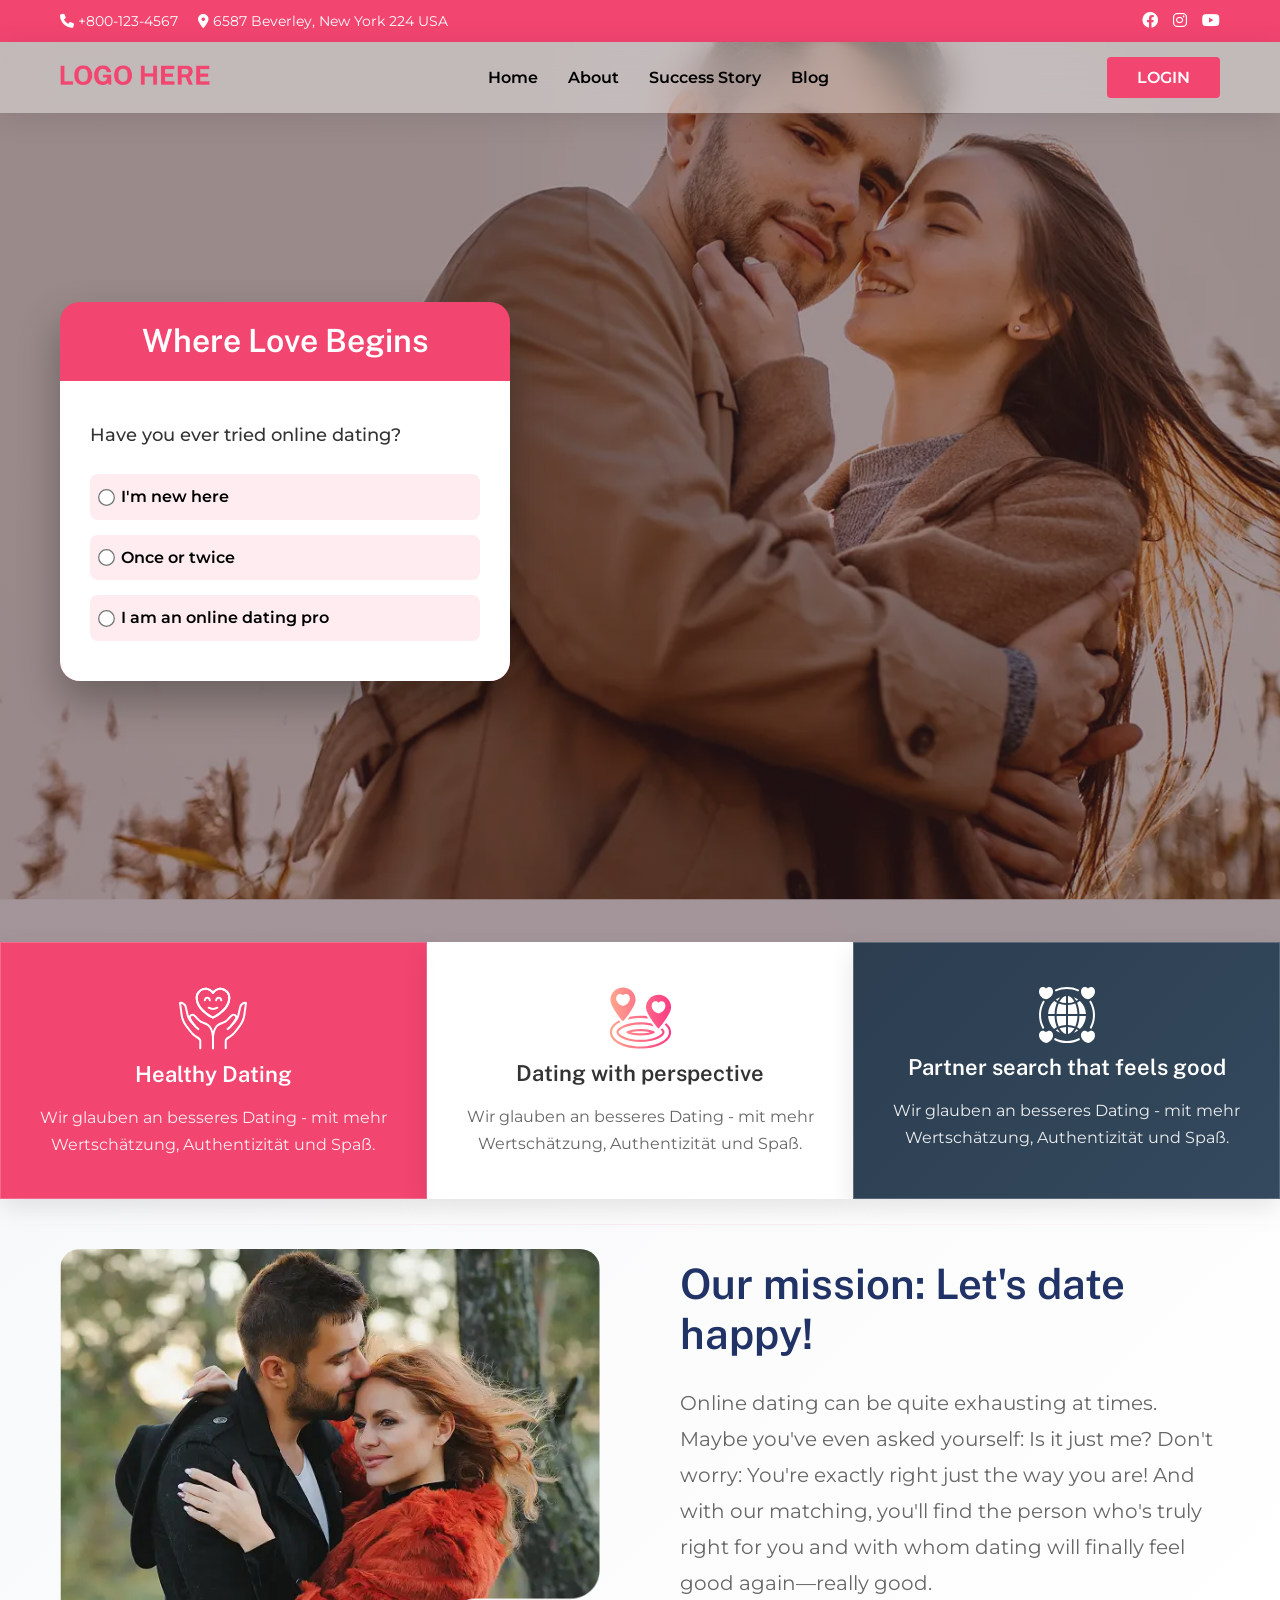
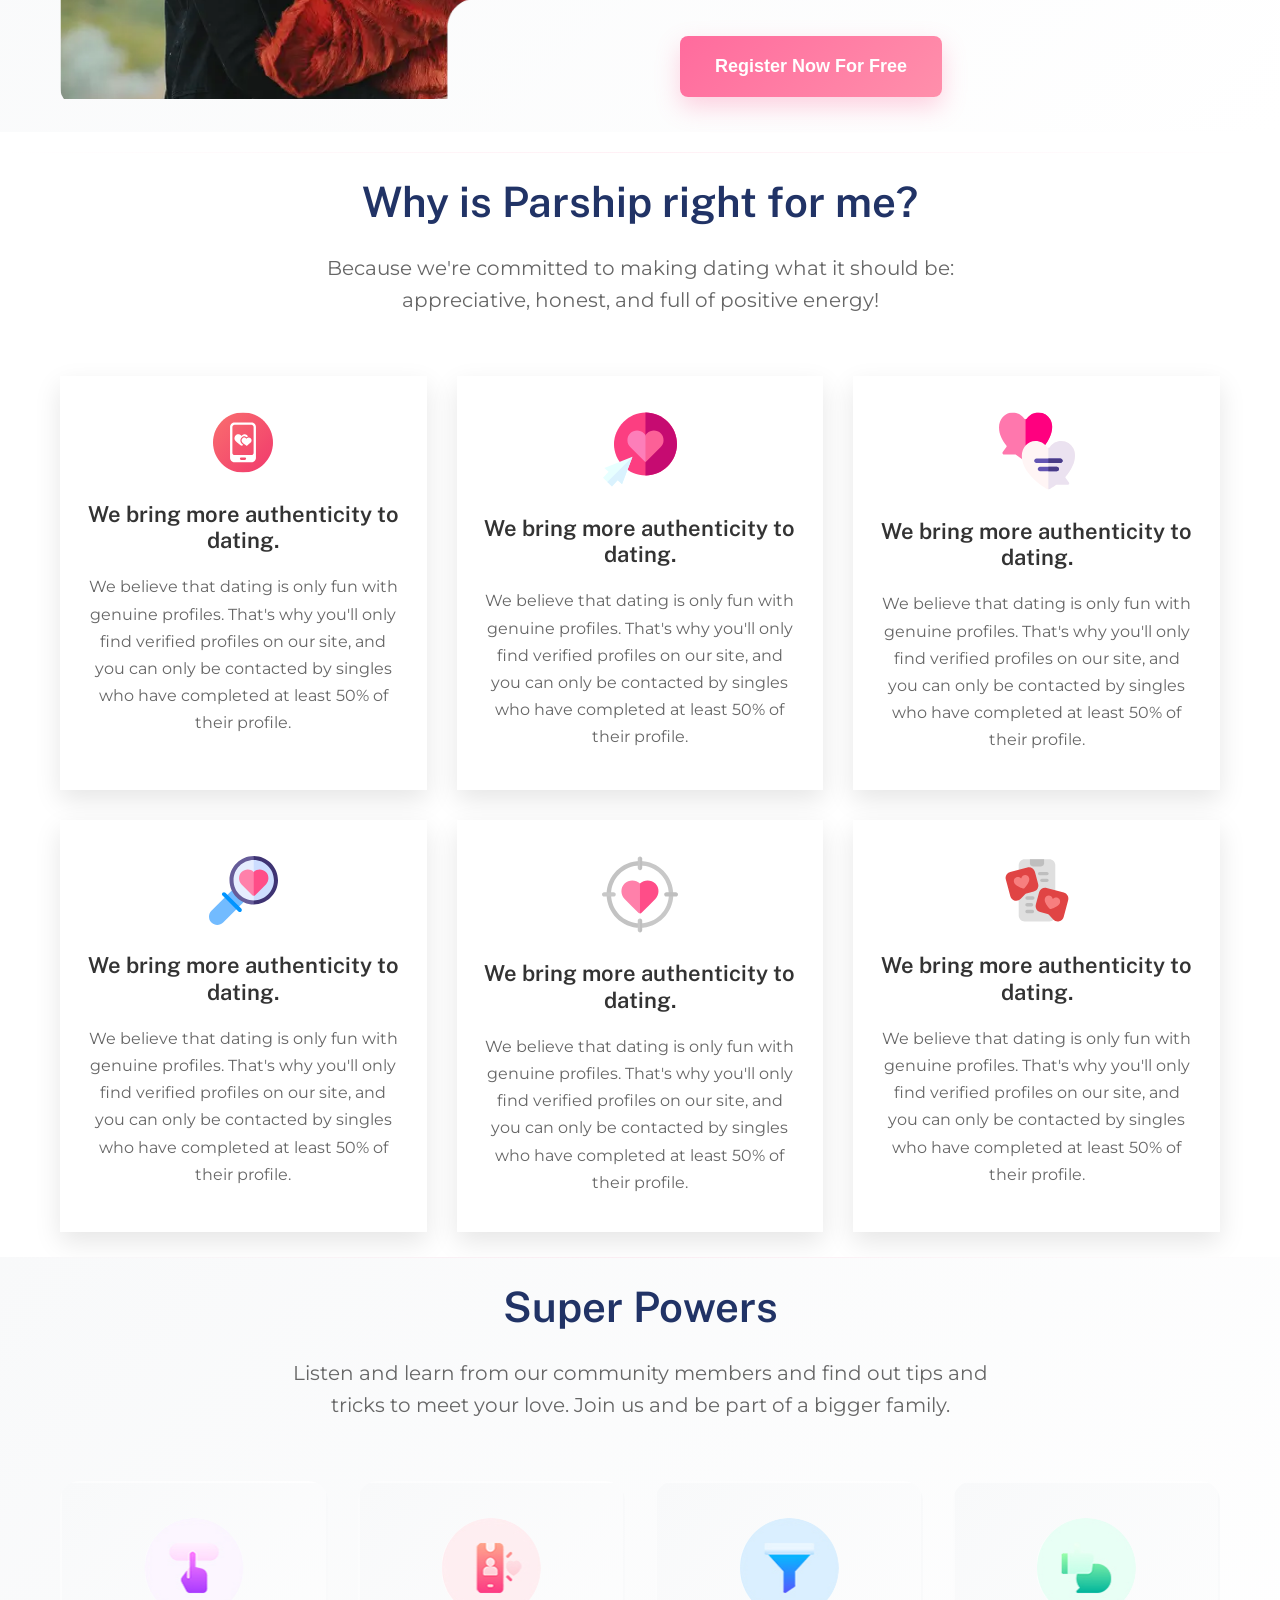
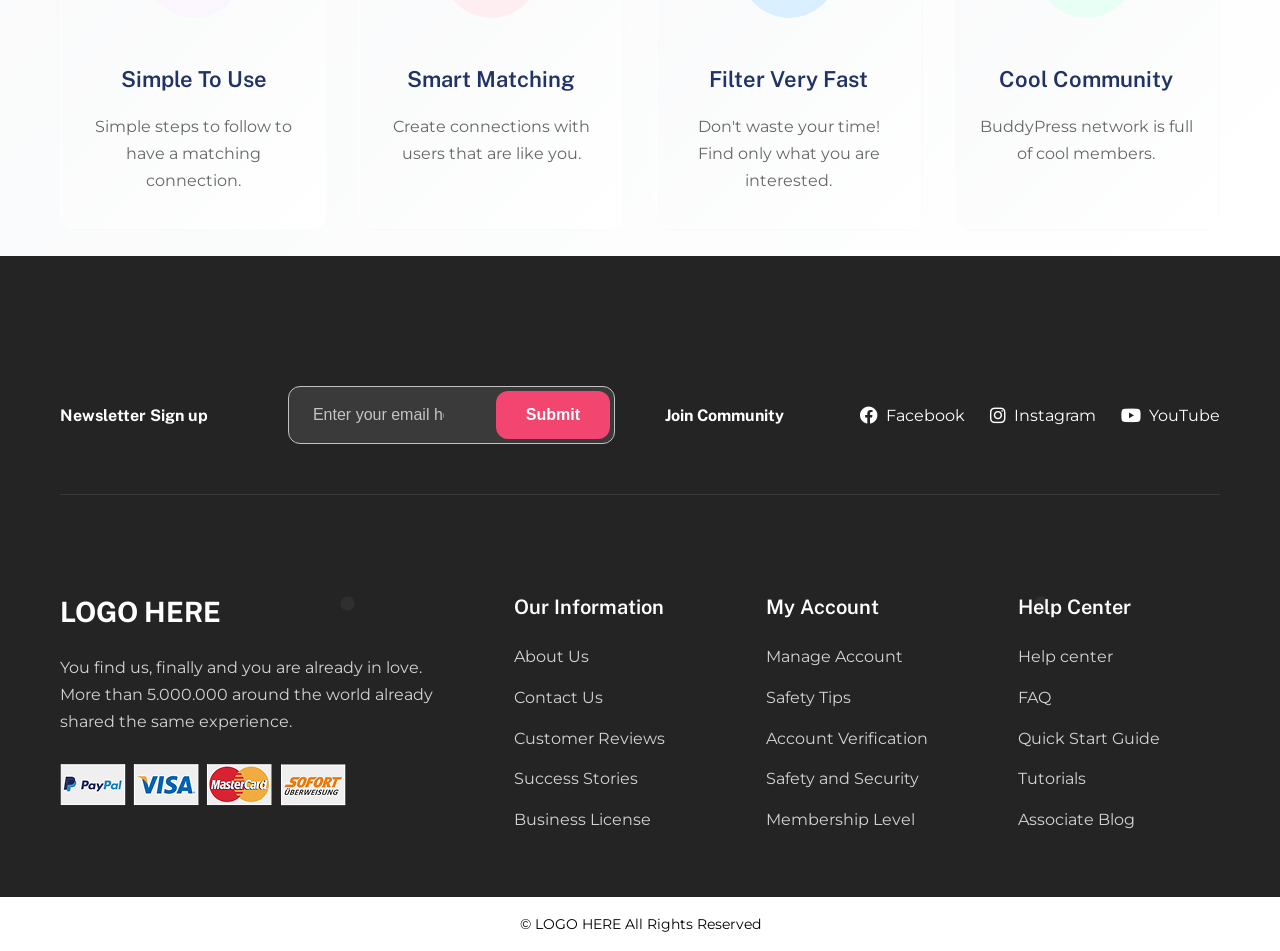
==== commit b5521dc8: "fixed link" ====
--- a/index.html
+++ b/index.html
@@ -38,7 +38,7 @@
                </div>
                <nav>
                    <ul class="nav-menu">
-                       <li><a href="index.html">Home</a></li>
+                       <li><a href="#home">Home</a></li>
                        <li><a href="#about">About</a></li>
                        <li><a href="#why-section">Success Story</a></li>
                        <li><a href="#super-powers">Blog</a></li>
--- a/assets/css/style.css
+++ b/assets/css/style.css
@@ -1802,7 +1802,7 @@
         margin-left: auto;
         margin-right: auto;
         max-width: 100%;
-        padding: 0 var(--spacing-md);
+        padding: 0;
         box-sizing: border-box;
     }
 
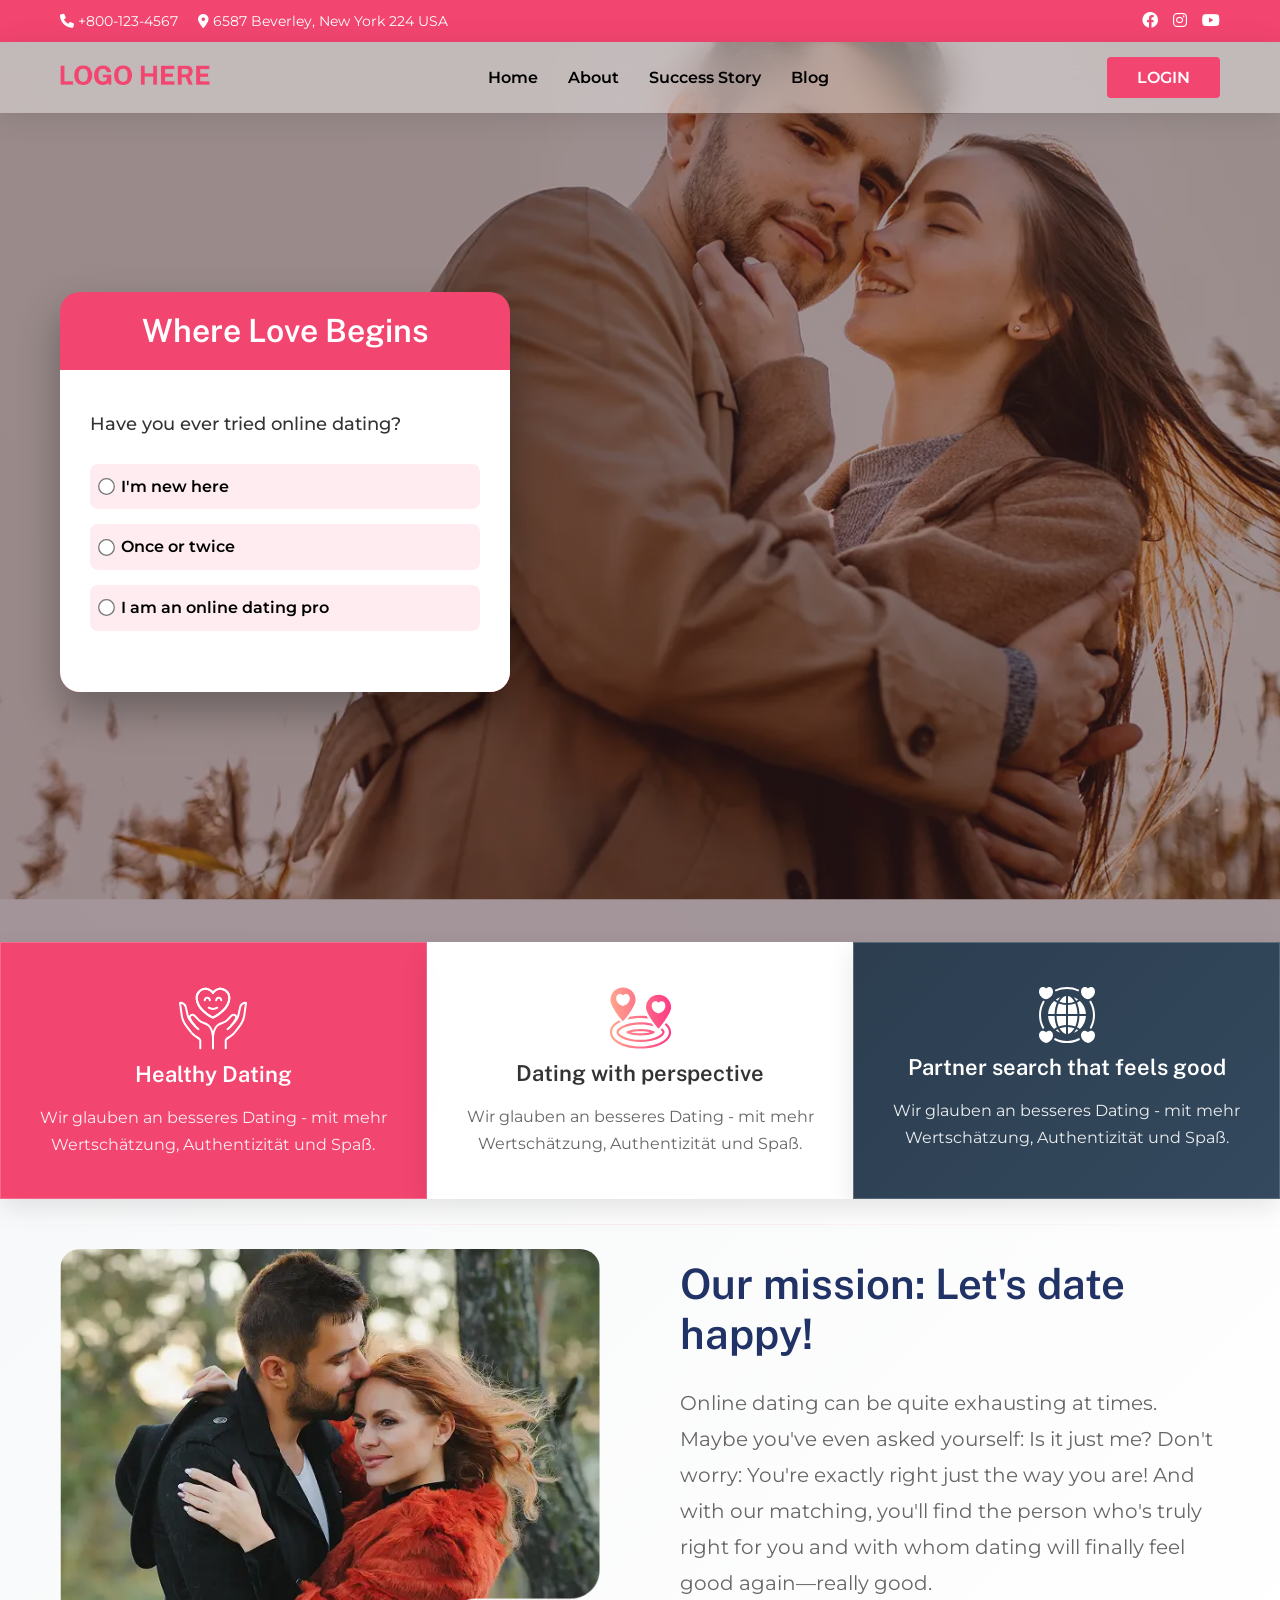
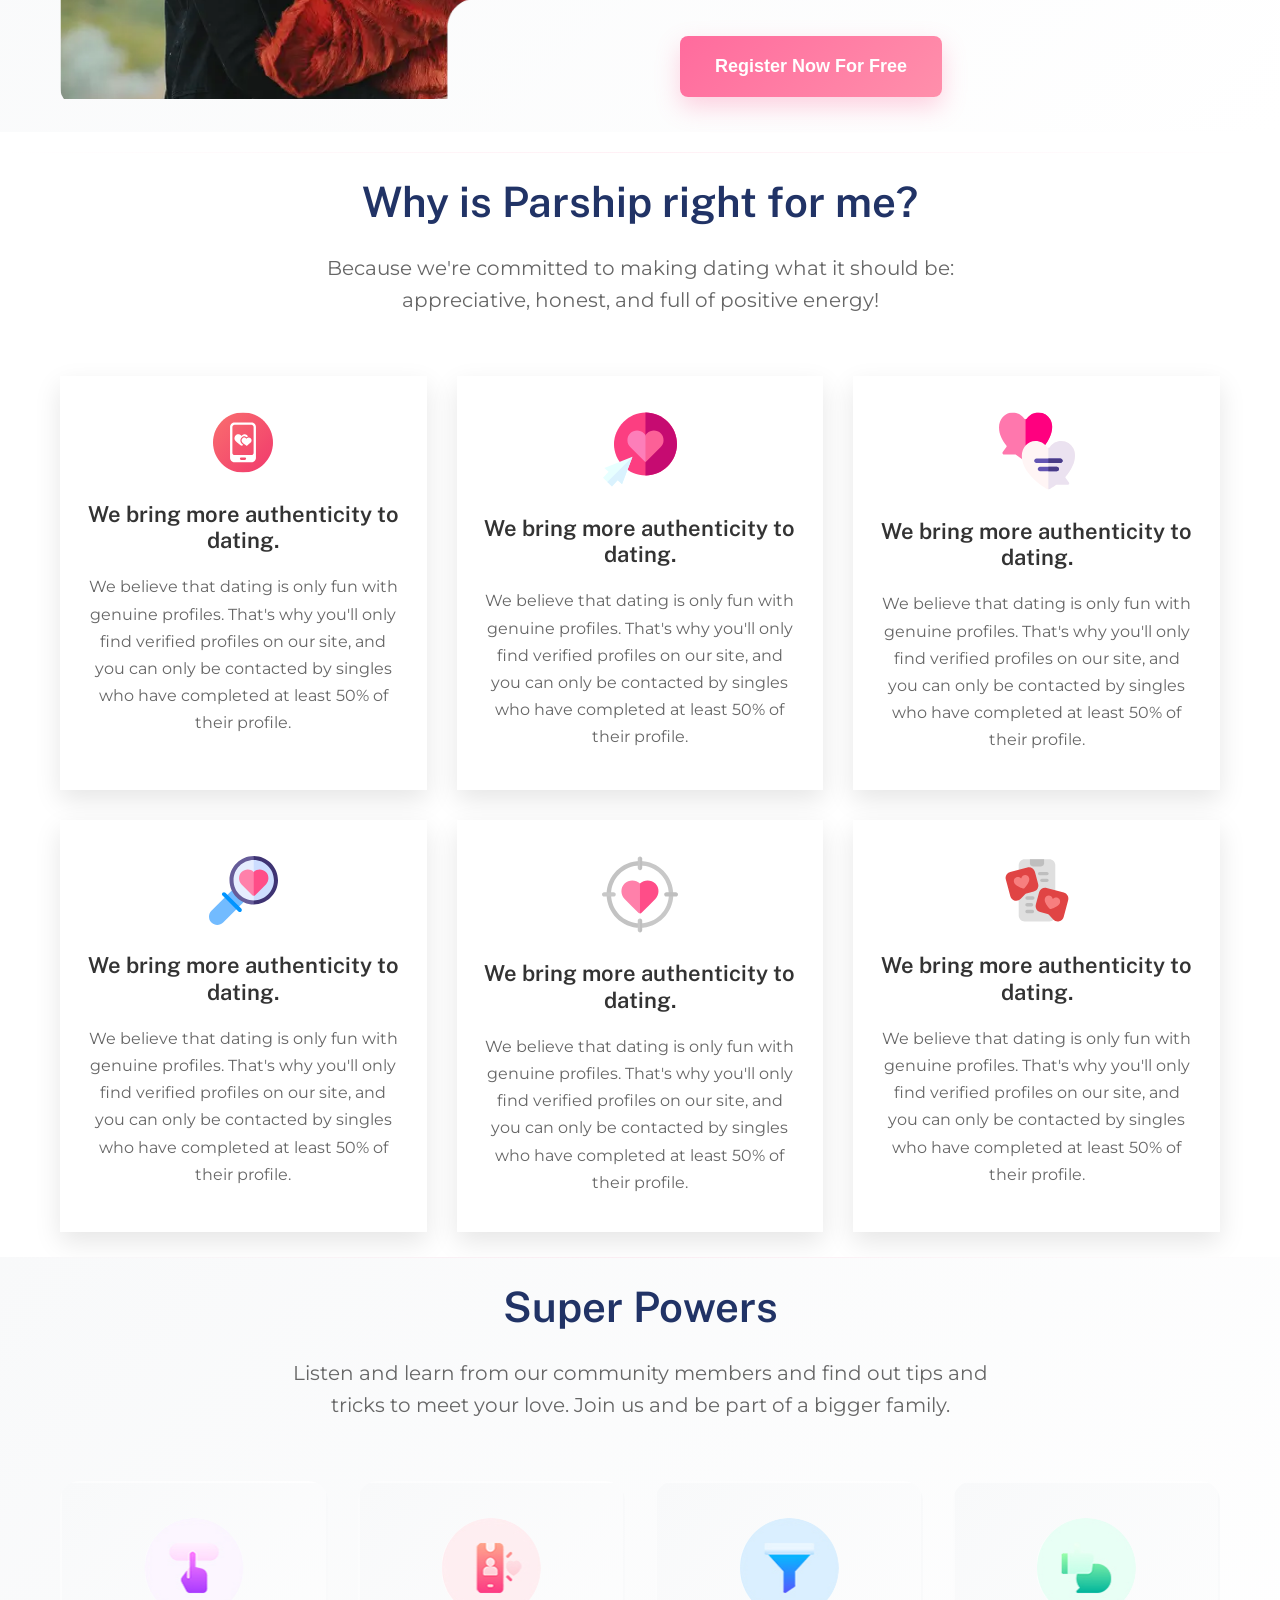
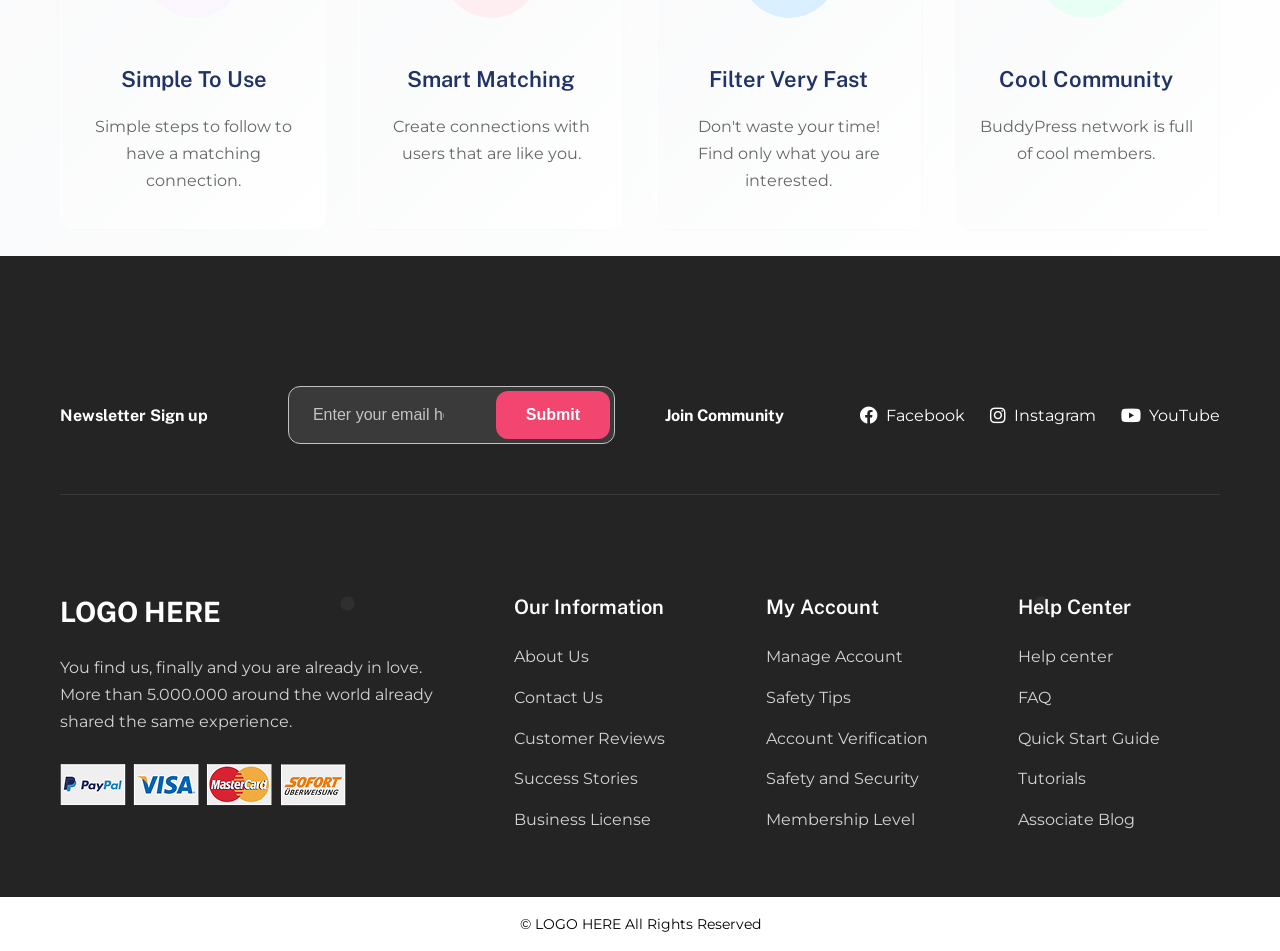
==== commit 144d1399: "update signup" ====
--- a/index.html
+++ b/index.html
@@ -124,6 +124,7 @@
                 <div class="form-header">
                     <h2>Where Love Begins</h2>
                 </div>
+                <!-- Step 1: Have you ever tried online dating? -->
                 <div class="form-content" id="step1">
                     <div class="form-question">
                         <p>Have you ever tried online dating?</p>
@@ -142,6 +143,7 @@
                             <label for="pro">I am an online dating pro</label>
                         </div>
                     </div>
+                    <div class="error-message" id="step1-error"></div>
                 </div>
                 
                 <!-- Step 2: What are you looking for? -->
@@ -151,88 +153,127 @@
                     </div>
                     <div class="radio-group">
                         <div class="radio-option">
-                            <input type="radio" id="contacts" name="looking-for" value="contacts">
-                            <label for="contacts">Nice contacts</label>
-                        </div>
-                        <div class="radio-option">
                             <input type="radio" id="relationship" name="looking-for" value="relationship">
-                            <label for="relationship">A serious relationship</label>
+                            <label for="relationship">Relationship</label>
+                        </div>
+                        <div class="radio-option">
+                            <input type="radio" id="friendship" name="looking-for" value="friendship">
+                            <label for="friendship">Friendship</label>
+                        </div>
+                        <div class="radio-option">
+                            <input type="radio" id="adventure" name="looking-for" value="adventure">
+                            <label for="adventure">Adventure</label>
                         </div>
                         <div class="radio-option">
                             <input type="radio" id="unsure" name="looking-for" value="unsure">
                             <label for="unsure">I'm not sure yet</label>
                         </div>
                     </div>
-                                         <div class="form-navigation">
-                         <button type="button" class="back-btn" id="backToStep1">
-                             <i class="fas fa-arrow-left"></i> Back
-                         </button>
-                     </div>
-                 </div>
+                    <div class="error-message" id="step2-error"></div>
+                    <div class="form-navigation">
+                        <button type="button" class="back-btn" id="backToStep1">
+                            <i class="fas fa-arrow-left"></i> Back
+                        </button>
+                    </div>
+                </div>
                  
-                 <!-- Step 3: I am / I am looking for -->
-                 <div class="form-content" id="step3" style="display: none;">
-                     <div class="form-question">
-                         <p>What are you looking for?</p>
-                     </div>
-                     <div class="radio-group-horizontal">
-                         <div class="radio-option">
-                             <input type="radio" id="iam" name="identity" value="iam" checked>
-                             <label for="iam">I am</label>
-                         </div>
-                         <div class="radio-option">
-                             <input type="radio" id="looking-for" name="identity" value="looking-for">
-                             <label for="looking-for">I am looking for</label>
-                         </div>
-                     </div>
-                     <div class="radio-group">
-                         <div class="radio-option">
-                             <input type="radio" id="woman" name="preference" value="woman">
-                             <label for="woman">A woman</label>
-                         </div>
-                         <div class="radio-option">
-                             <input type="radio" id="man" name="preference" value="man">
-                             <label for="man">A Man</label>
-                         </div>
-                         <div class="radio-option">
-                             <input type="radio" id="non-binary" name="preference" value="non-binary">
-                             <label for="non-binary">non-binary singles</label>
-                         </div>
-                     </div>
-                     <div class="form-navigation">
-                         <button type="button" class="back-btn" id="backToStep2">
-                             <i class="fas fa-arrow-left"></i> Back
-                         </button>
-                     </div>
-                 </div>
+                <!-- Step 3: I am -->
+                <div class="form-content" id="step3" style="display: none;">
+                    <div class="form-question">
+                        <p>I am</p>
+                    </div>
+                    <div class="radio-group">
+                        <div class="radio-option">
+                            <input type="radio" id="man" name="identity" value="man">
+                            <label for="man">Man</label>
+                        </div>
+                        <div class="radio-option">
+                            <input type="radio" id="woman" name="identity" value="woman">
+                            <label for="woman">Woman</label>
+                        </div>
+                        <div class="radio-option">
+                            <input type="radio" id="non-binary" name="identity" value="non-binary">
+                            <label for="non-binary">Non-binary</label>
+                        </div>
+                    </div>
+                    <div class="error-message" id="step3-error"></div>
+                    <div class="form-navigation">
+                        <button type="button" class="back-btn" id="backToStep2">
+                            <i class="fas fa-arrow-left"></i> Back
+                        </button>
+                    </div>
+                </div>
                  
-                 <!-- Step 4: Sign Up Form -->
-                 <div class="form-content" id="step4" style="display: none;">
-                     <div class="form-question">
-                         <h3>Sign Up here</h3>
-                     </div>
-                     <div class="signup-form">
-                         <div class="form-group">
-                             <input type="email" id="signup-email" name="email" placeholder="My email address" required>
-                             <div class="error-message" id="email-error"></div>
-                         </div>
-                         <div class="form-group">
-                             <input type="password" id="signup-password" name="password" placeholder="Create password" required>
-                             <div class="error-message" id="password-error"></div>
-                         </div>
-                         <button type="submit" class="signup-btn primary" id="signup-submit">Register for free</button>
-                         <div class="form-separator">
-                             <span>or</span>
-                         </div>
-                         <button type="button" class="signup-btn google">
-                             <img src="https://developers.google.com/identity/images/g-logo.png" alt="Google" class="google-logo">
-                             Sign Up with Google
-                         </button>
-                         <div class="consent-text">
-                             <p>By clicking the registration button, I consent to the processing of my personal and desired gender information for partner search purposes.</p>
-                         </div>
-                     </div>
-                 </div>
+                <!-- Step 4: What are you looking for? (Partner preferences) -->
+                <div class="form-content" id="step4" style="display: none;">
+                    <div class="form-question">
+                       <p>What are you looking for?</p>
+                    </div>
+                    <div class="radio-group">
+                        <div class="radio-option">
+                            <input type="radio" id="looking-man" name="partner-preference" value="man">
+                            <label for="looking-man">Man</label>
+                        </div>
+                        <div class="radio-option">
+                            <input type="radio" id="looking-woman" name="partner-preference" value="woman">
+                            <label for="looking-woman">Woman</label>
+                        </div>
+                        <div class="radio-option">
+                            <input type="radio" id="looking-non-binary" name="partner-preference" value="non-binary">
+                            <label for="looking-non-binary">Non-binary</label>
+                        </div>
+                        <div class="radio-option">
+                            <input type="radio" id="looking-anyone" name="partner-preference" value="anyone">
+                            <label for="looking-anyone">Anyone</label>
+                        </div>
+                    </div>
+                    <div class="error-message" id="step4-error"></div>
+                    <div class="form-navigation">
+                        <button type="button" class="back-btn" id="backToStep3">
+                            <i class="fas fa-arrow-left"></i> Back
+                        </button>
+                    </div>
+                </div>
+                 
+                <!-- Step 5: Sign Up here -->
+                <div class="form-content" id="step5" style="display: none;">
+                    <div class="form-question">
+                        <p>Sign up here</p>
+                    </div>
+                    <div class="signup-form">
+                        <div class="form-group">
+                            <input type="text" id="hero-nickname" name="nickname" placeholder="Nickname" required>
+                            <div class="error-message" id="hero-nickname-error"></div>
+                        </div>
+                        <div class="form-group">
+                            <input type="email" id="hero-email" name="email" placeholder="Email address" required>
+                            <div class="error-message" id="hero-email-error"></div>
+                        </div>
+                        <div class="form-group">
+                            <input type="password" id="hero-password" name="password" placeholder="Password" required>
+                            <div class="error-message" id="hero-password-error"></div>
+                        </div>
+                        <div class="form-group">
+                            <input type="password" id="hero-confirm-password" name="confirm-password" placeholder="Confirm password" required>
+                            <div class="error-message" id="hero-confirm-password-error"></div>
+                        </div>
+                        <div class="form-group">
+                            <div class="checkbox-group">
+                                <input type="checkbox" id="hero-terms" name="terms" required>
+                                <label for="hero-terms">I accept the <a href="#" style="color: var(--primary-color);">Terms & Conditions</a> and <a href="#" style="color: var(--primary-color);">User Agreement</a></label>
+                            </div>
+                            <div class="error-message" id="hero-terms-error"></div>
+                        </div>
+                        <button type="submit" class="signup-btn primary" id="hero-signup-submit">Sign Up</button>
+                        <div class="form-separator">
+                            <span>or</span>
+                        </div>
+                        <button type="button" class="signup-btn google">
+                            <img src="https://developers.google.com/identity/images/g-logo.png" alt="Google" class="google-logo">
+                            Sign Up with Google
+                        </button>
+                    </div>
+                </div>
              </div>
          </div>
      </section>
